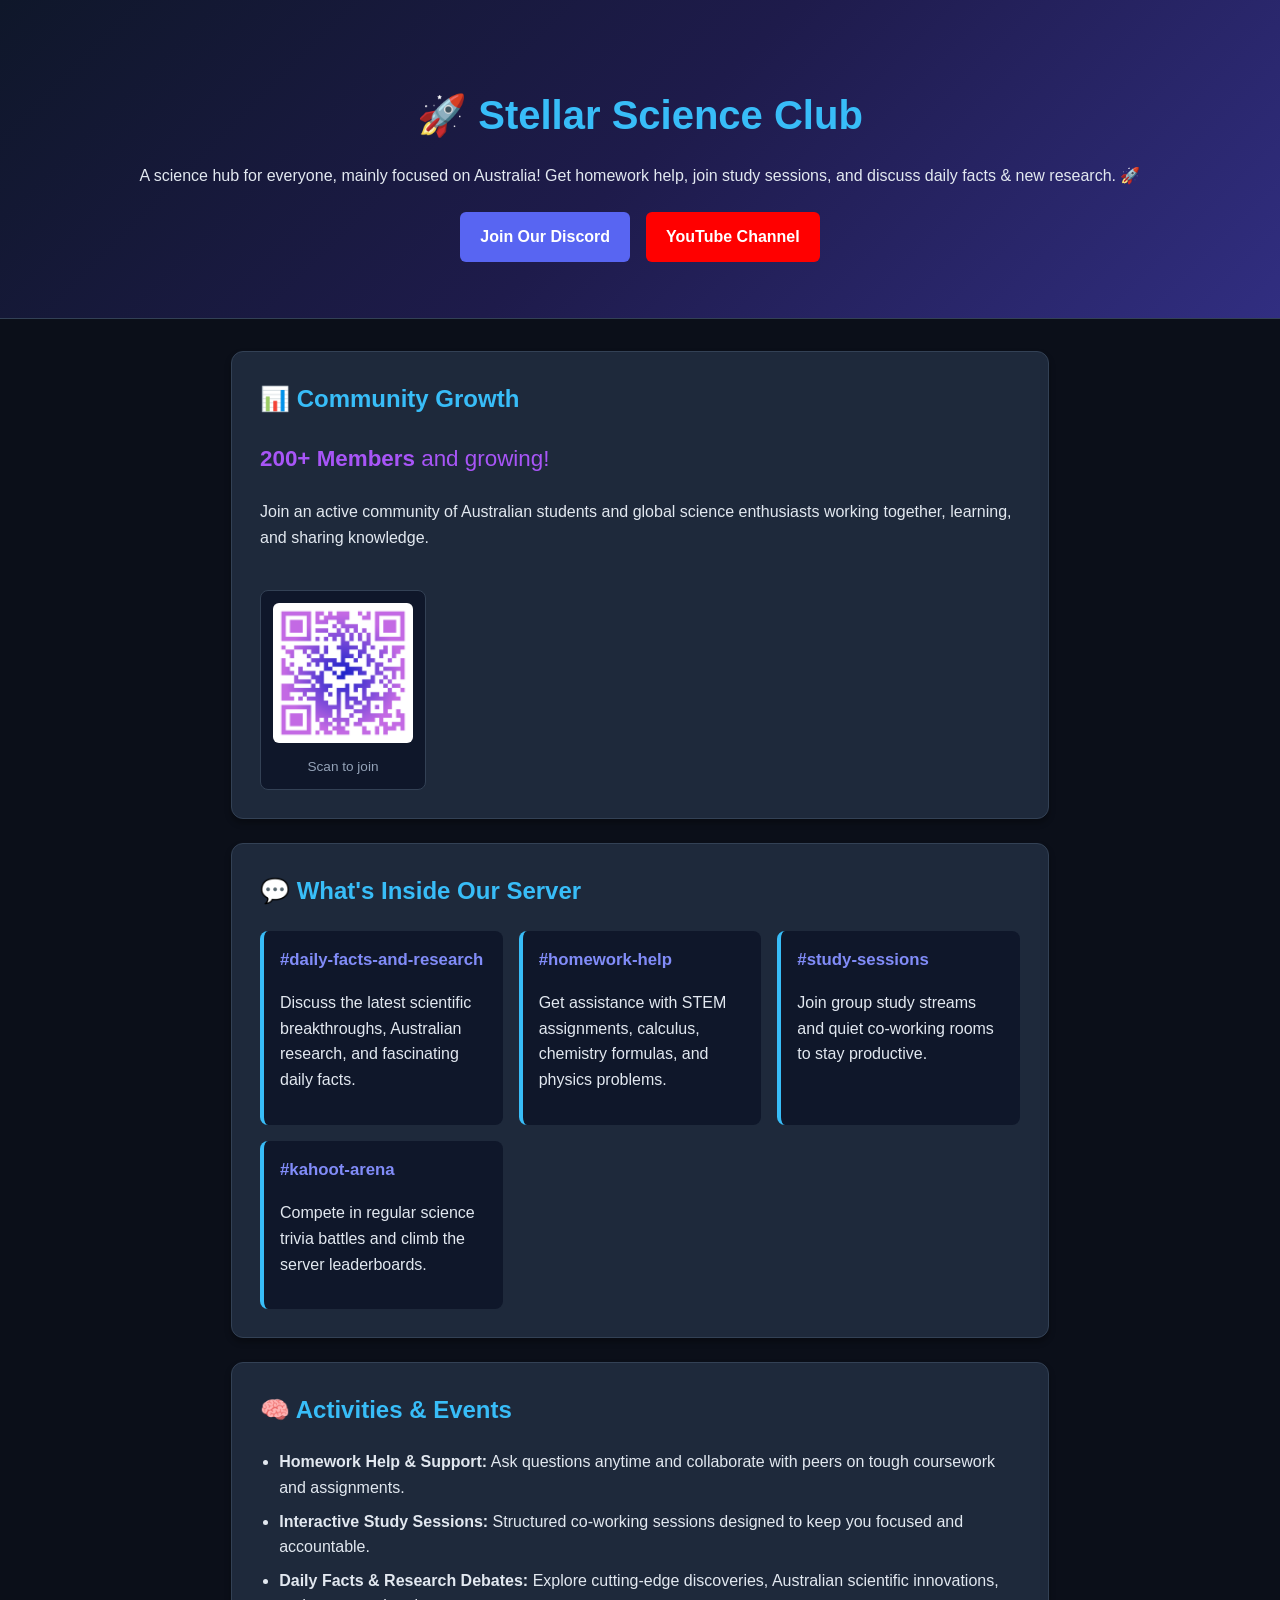
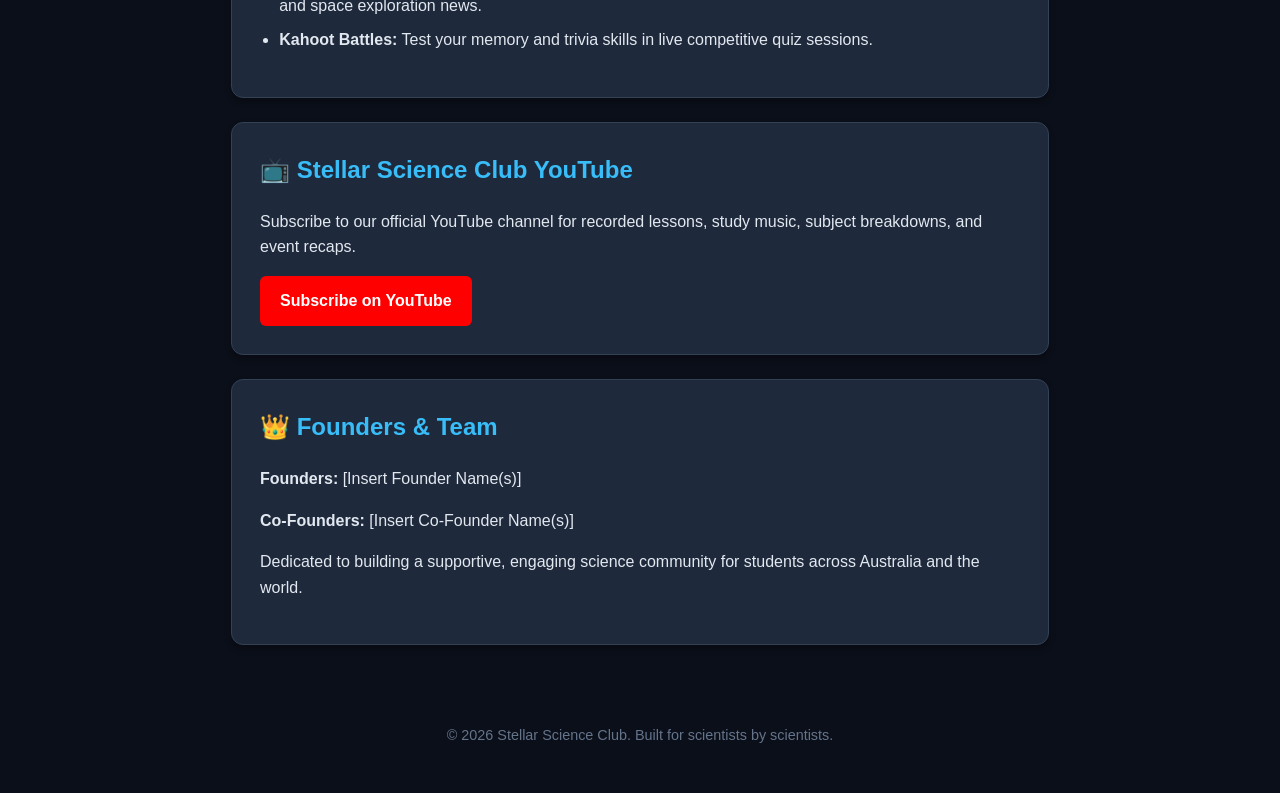
==== index.html @ 067c7f56 "Add files via upload" ====
<!DOCTYPE html>
<html lang="en">
<head>
    <meta charset="UTF-8">
    <meta name="viewport" content="width=device-width, initial-scale=1.0">
    <title>Stellar Science Club</title>
    <link rel="stylesheet" href="style.css">
</head>
<body>

    <header>
        <div class="header-content">
            <h1>🚀 Stellar Science Club</h1>
            <p>A science hub for everyone, mainly focused on Australia! Get homework help, join study sessions, and discuss daily facts & new research. 🚀</p>
            <div class="cta-buttons">
                <a href="https://dsc.gg/stellar-science-club" target="_blank" class="btn discord-btn">Join Our Discord</a>
                <a href="https://www.youtube.com/@StellarScienceClub" target="_blank" class="btn yt-btn">YouTube Channel</a>
            </div>
        </div>
    </header>

    <main>
        <!-- Member Count & Join QR Code -->
        <section class="card flex-card">
            <div class="card-text">
                <h2>📊 Community Growth</h2>
                <p class="stat-highlight"><strong>200+ Members</strong> and growing!</p>
                <p>Join an active community of Australian students and global science enthusiasts working together, learning, and sharing knowledge.</p>
            </div>
            <div class="qr-container">
                <img src="qr-code.png" alt="Stellar Science Club Join QR Code" class="qr-img">
                <p class="qr-caption">Scan to join</p>
            </div>
        </section>

        <!-- Channels Overview -->
        <section class="card">
            <h2>💬 What's Inside Our Server</h2>
            <div class="channels-grid">
                <div class="channel-item">
                    <h3>#daily-facts-and-research</h3>
                    <p>Discuss the latest scientific breakthroughs, Australian research, and fascinating daily facts.</p>
                </div>
                <div class="channel-item">
                    <h3>#homework-help</h3>
                    <p>Get assistance with STEM assignments, calculus, chemistry formulas, and physics problems.</p>
                </div>
                <div class="channel-item">
                    <h3>#study-sessions</h3>
                    <p>Join group study streams and quiet co-working rooms to stay productive.</p>
                </div>
                <div class="channel-item">
                    <h3>#kahoot-arena</h3>
                    <p>Compete in regular science trivia battles and climb the server leaderboards.</p>
                </div>
            </div>
        </section>

        <!-- Activities: Study Sessions & Kahoot -->
        <section class="card">
            <h2>🧠 Activities & Events</h2>
            <ul>
                <li><strong>Homework Help & Support:</strong> Ask questions anytime and collaborate with peers on tough coursework and assignments.</li>
                <li><strong>Interactive Study Sessions:</strong> Structured co-working sessions designed to keep you focused and accountable.</li>
                <li><strong>Daily Facts & Research Debates:</strong> Explore cutting-edge discoveries, Australian scientific innovations, and space exploration news.</li>
                <li><strong>Kahoot Battles:</strong> Test your memory and trivia skills in live competitive quiz sessions.</li>
            </ul>
        </section>

        <!-- YouTube Feature -->
        <section class="card yt-card">
            <h2>📺 Stellar Science Club YouTube</h2>
            <p>Subscribe to our official YouTube channel for recorded lessons, study music, subject breakdowns, and event recaps.</p>
            <a href="https://www.youtube.com/@StellarScienceClub" target="_blank" class="btn yt-btn">Subscribe on YouTube</a>
        </section>

        <!-- Founders & Co-Founders -->
        <section class="card">
            <h2>👑 Founders & Team</h2>
            <div class="team-section">
                <p><strong>Founders:</strong> [Insert Founder Name(s)]</p>
                <p><strong>Co-Founders:</strong> [Insert Co-Founder Name(s)]</p>
                <p class="team-desc">Dedicated to building a supportive, engaging science community for students across Australia and the world.</p>
            </div>
        </section>
    </main>

    <footer>
        <p>© 2026 Stellar Science Club. Built for scientists by scientists.</p>
    </footer>

</body>
</html>
---- style.css ----
* {
    box-sizing: border-box;
}

body {
    font-family: 'Segoe UI', Tahoma, Geneva, Verdana, sans-serif;
    background-color: #0b0f19;
    color: #e2e8f0;
    margin: 0;
    padding: 0;
    line-height: 1.6;
}

header {
    text-align: center;
    padding: 3.5rem 1rem;
    background: linear-gradient(135deg, #0f172a, #1e1b4b, #312e81);
    border-bottom: 1px solid #334155;
}

.header-content h1 {
    font-size: 2.5rem;
    margin-bottom: 0.5rem;
    color: #38bdf8;
}

.cta-buttons {
    margin-top: 1.5rem;
    display: flex;
    justify-content: center;
    gap: 1rem;
    flex-wrap: wrap;
}

main {
    max-width: 850px;
    margin: 2rem auto;
    padding: 0 1rem;
}

.card {
    background: #1e293b;
    padding: 1.75rem;
    margin-bottom: 1.5rem;
    border-radius: 12px;
    border: 1px solid #334155;
    box-shadow: 0 4px 6px rgba(0, 0, 0, 0.3);
}

h2 {
    color: #38bdf8;
    margin-top: 0;
}

.stat-highlight {
    font-size: 1.4rem;
    color: #a855f7;
}

.flex-card {
    display: flex;
    justify-content: space-between;
    align-items: center;
    gap: 1.5rem;
    flex-wrap: wrap;
}

.qr-container {
    text-align: center;
    background: #0f172a;
    padding: 0.75rem;
    border-radius: 8px;
    border: 1px solid #334155;
}

.qr-img {
    width: 140px;
    height: 140px;
    border-radius: 6px;
}

.qr-caption {
    margin: 0.3rem 0 0 0;
    font-size: 0.85rem;
    color: #94a3b8;
}

.channels-grid {
    display: grid;
    grid-template-columns: repeat(auto-fit, minmax(220px, 1fr));
    gap: 1rem;
    margin-top: 1rem;
}

.channel-item {
    background: #0f172a;
    padding: 1rem;
    border-radius: 8px;
    border-left: 4px solid #38bdf8;
}

.channel-item h3 {
    margin-top: 0;
    font-size: 1.05rem;
    color: #818cf8;
}

ul {
    padding-left: 1.2rem;
}

li {
    margin-bottom: 0.5rem;
}

.btn {
    display: inline-block;
    padding: 0.75rem 1.25rem;
    text-decoration: none;
    border-radius: 6px;
    font-weight: bold;
    transition: transform 0.2s, opacity 0.2s;
}

.btn:hover {
    transform: translateY(-2px);
    opacity: 0.9;
}

.discord-btn {
    background-color: #5865F2;
    color: white;
}

.yt-btn {
    background-color: #FF0000;
    color: white;
}

footer {
    text-align: center;
    padding: 2rem 1rem;
    color: #64748b;
    font-size: 0.9rem;
}
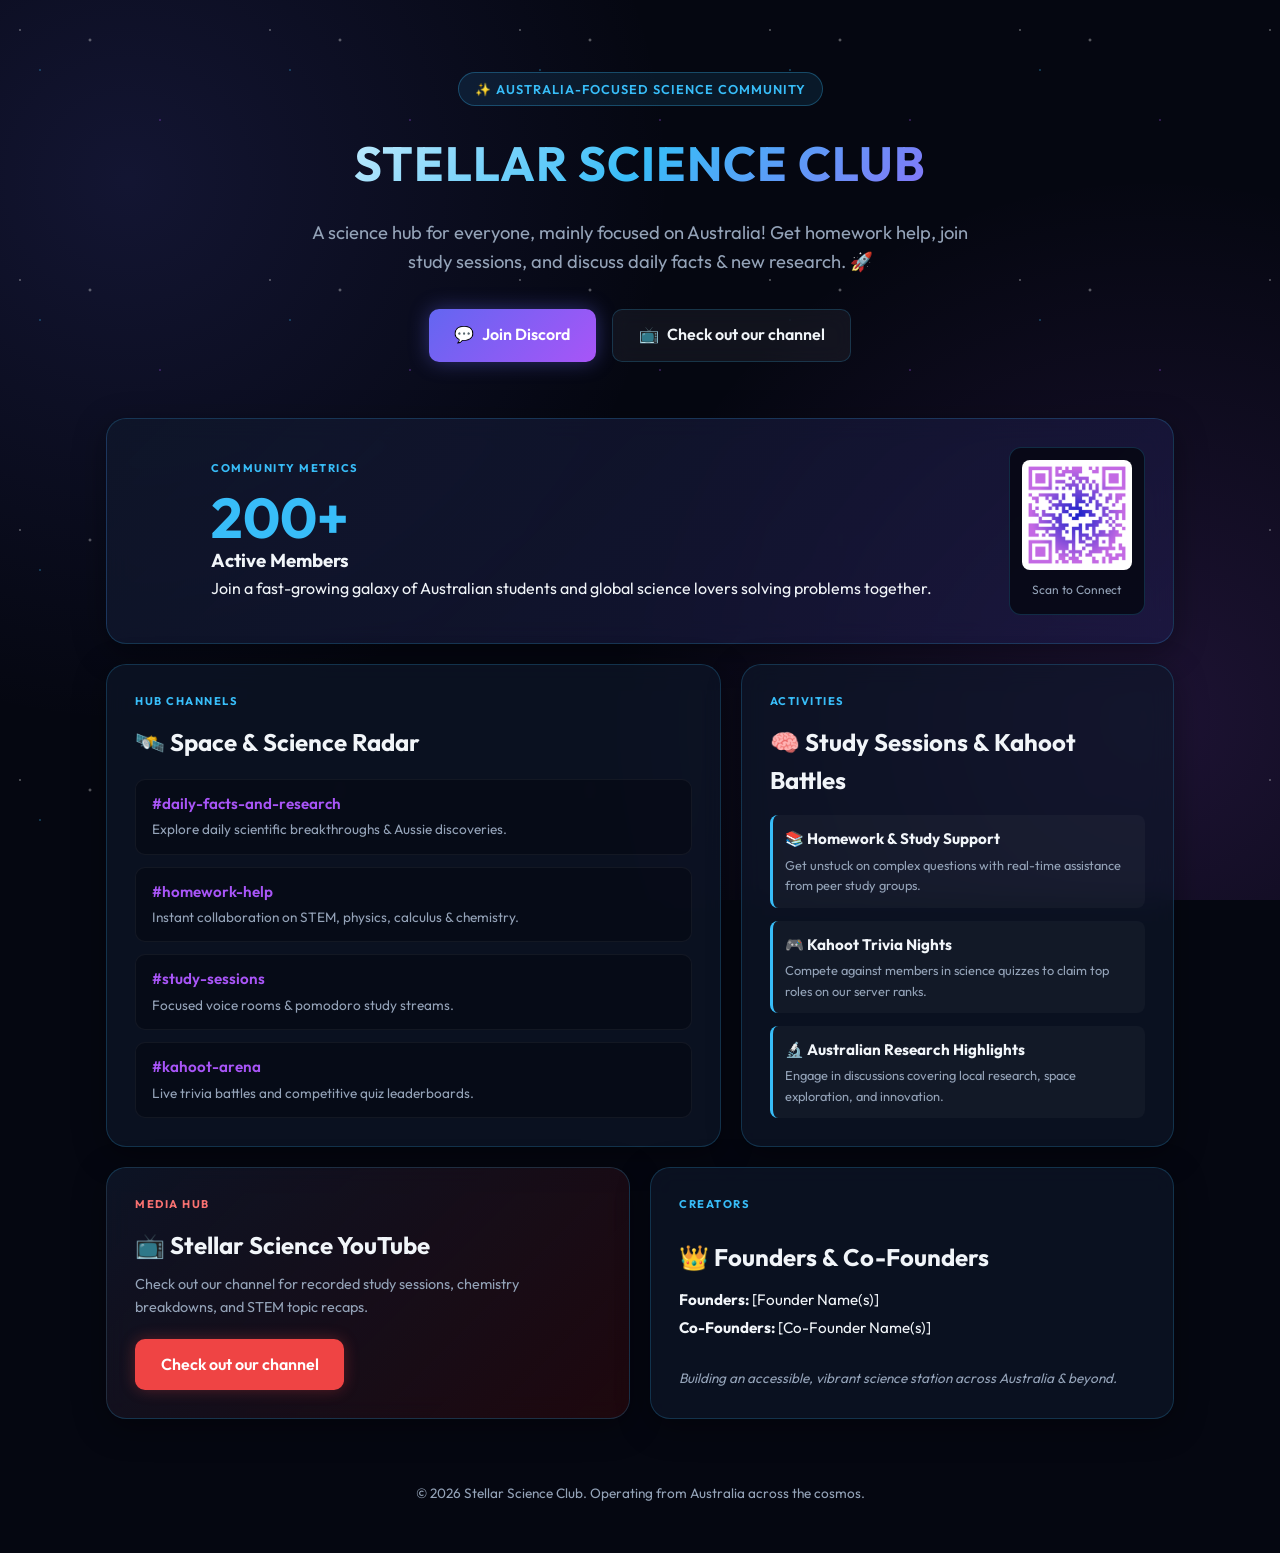
==== commit f282be7c: "Add files via upload" ====
--- a/index.html
+++ b/index.html
@@ -3,90 +3,121 @@
 <head>
     <meta charset="UTF-8">
     <meta name="viewport" content="width=device-width, initial-scale=1.0">
-    <title>Stellar Science Club</title>
+    <title>Stellar Science Club | Cosmic STEM Hub</title>
     <link rel="stylesheet" href="style.css">
+    <link rel="preconnect" href="https://fonts.googleapis.com">
+    <link rel="preconnect" href="https://fonts.gstatic.com" crossorigin>
+    <link href="https://fonts.googleapis.com/css2?family=Outfit:wght@300;400;600;700&display=swap" rel="stylesheet">
 </head>
 <body>
 
-    <header>
-        <div class="header-content">
-            <h1>🚀 Stellar Science Club</h1>
-            <p>A science hub for everyone, mainly focused on Australia! Get homework help, join study sessions, and discuss daily facts & new research. 🚀</p>
-            <div class="cta-buttons">
-                <a href="https://dsc.gg/stellar-science-club" target="_blank" class="btn discord-btn">Join Our Discord</a>
-                <a href="https://www.youtube.com/@StellarScienceClub" target="_blank" class="btn yt-btn">YouTube Channel</a>
+    <!-- Stars Background Overlay -->
+    <div class="stars-bg"></div>
+
+    <header class="hero">
+        <div class="hero-content">
+            <div class="badge">✨ AUSTRALIA-FOCUSED SCIENCE COMMUNITY</div>
+            <h1>STELLAR SCIENCE CLUB</h1>
+            <p class="hero-subtext">
+                A science hub for everyone, mainly focused on Australia! Get homework help, join study sessions, and discuss daily facts & new research. 🚀
+            </p>
+            <div class="hero-actions">
+                <a href="https://dsc.gg/stellar-science-club" target="_blank" class="btn btn-glow">
+                    <span class="btn-icon">💬</span> Join Discord
+                </a>
+                <a href="https://www.youtube.com/@StellarScienceClub" target="_blank" class="btn btn-outline">
+                    <span class="btn-icon">📺</span> Check out our channel
+                </a>
             </div>
         </div>
     </header>
 
-    <main>
-        <!-- Member Count & Join QR Code -->
-        <section class="card flex-card">
-            <div class="card-text">
-                <h2>📊 Community Growth</h2>
-                <p class="stat-highlight"><strong>200+ Members</strong> and growing!</p>
-                <p>Join an active community of Australian students and global science enthusiasts working together, learning, and sharing knowledge.</p>
+    <main class="bento-grid">
+        
+        <!-- Live Stat & QR Hero Bento Box -->
+        <div class="bento-card card-stat">
+            <div class="card-glow"></div>
+            <div class="card-content">
+                <span class="tag">COMMUNITY METRICS</span>
+                <div class="stat-number">200+</div>
+                <h3>Active Members</h3>
+                <p>Join a fast-growing galaxy of Australian students and global science lovers solving problems together.</p>
             </div>
-            <div class="qr-container">
-                <img src="qr-code.png" alt="Stellar Science Club Join QR Code" class="qr-img">
-                <p class="qr-caption">Scan to join</p>
+            <div class="qr-box">
+                <img src="qr-code.png" alt="Join Stellar Science Club QR Code" class="qr-img">
+                <span>Scan to Connect</span>
             </div>
-        </section>
+        </div>
 
-        <!-- Channels Overview -->
-        <section class="card">
-            <h2>💬 What's Inside Our Server</h2>
-            <div class="channels-grid">
-                <div class="channel-item">
-                    <h3>#daily-facts-and-research</h3>
-                    <p>Discuss the latest scientific breakthroughs, Australian research, and fascinating daily facts.</p>
+        <!-- Featured Channels Grid -->
+        <div class="bento-card card-channels">
+            <span class="tag">HUB CHANNELS</span>
+            <h2>🛰️ Space & Science Radar</h2>
+            <div class="channels-list">
+                <div class="channel-pill">
+                    <span class="ch-name">#daily-facts-and-research</span>
+                    <span class="ch-desc">Explore daily scientific breakthroughs & Aussie discoveries.</span>
                 </div>
-                <div class="channel-item">
-                    <h3>#homework-help</h3>
-                    <p>Get assistance with STEM assignments, calculus, chemistry formulas, and physics problems.</p>
+                <div class="channel-pill">
+                    <span class="ch-name">#homework-help</span>
+                    <span class="ch-desc">Instant collaboration on STEM, physics, calculus & chemistry.</span>
                 </div>
-                <div class="channel-item">
-                    <h3>#study-sessions</h3>
-                    <p>Join group study streams and quiet co-working rooms to stay productive.</p>
+                <div class="channel-pill">
+                    <span class="ch-name">#study-sessions</span>
+                    <span class="ch-desc">Focused voice rooms & pomodoro study streams.</span>
                 </div>
-                <div class="channel-item">
-                    <h3>#kahoot-arena</h3>
-                    <p>Compete in regular science trivia battles and climb the server leaderboards.</p>
+                <div class="channel-pill">
+                    <span class="ch-name">#kahoot-arena</span>
+                    <span class="ch-desc">Live trivia battles and competitive quiz leaderboards.</span>
                 </div>
             </div>
-        </section>
+        </div>
 
-        <!-- Activities: Study Sessions & Kahoot -->
-        <section class="card">
-            <h2>🧠 Activities & Events</h2>
-            <ul>
-                <li><strong>Homework Help & Support:</strong> Ask questions anytime and collaborate with peers on tough coursework and assignments.</li>
-                <li><strong>Interactive Study Sessions:</strong> Structured co-working sessions designed to keep you focused and accountable.</li>
-                <li><strong>Daily Facts & Research Debates:</strong> Explore cutting-edge discoveries, Australian scientific innovations, and space exploration news.</li>
-                <li><strong>Kahoot Battles:</strong> Test your memory and trivia skills in live competitive quiz sessions.</li>
-            </ul>
-        </section>
+        <!-- Activities & Events -->
+        <div class="bento-card card-events">
+            <span class="tag">ACTIVITIES</span>
+            <h2>🧠 Study Sessions & Kahoot Battles</h2>
+            <div class="events-grid">
+                <div class="event-box">
+                    <h3>📚 Homework & Study Support</h3>
+                    <p>Get unstuck on complex questions with real-time assistance from peer study groups.</p>
+                </div>
+                <div class="event-box">
+                    <h3>🎮 Kahoot Trivia Nights</h3>
+                    <p>Compete against members in science quizzes to claim top roles on our server ranks.</p>
+                </div>
+                <div class="event-box">
+                    <h3>🔬 Australian Research Highlights</h3>
+                    <p>Engage in discussions covering local research, space exploration, and innovation.</p>
+                </div>
+            </div>
+        </div>
 
-        <!-- YouTube Feature -->
-        <section class="card yt-card">
-            <h2>📺 Stellar Science Club YouTube</h2>
-            <p>Subscribe to our official YouTube channel for recorded lessons, study music, subject breakdowns, and event recaps.</p>
-            <a href="https://www.youtube.com/@StellarScienceClub" target="_blank" class="btn yt-btn">Subscribe on YouTube</a>
-        </section>
+        <!-- YouTube Channel Card -->
+        <div class="bento-card card-youtube">
+            <div class="card-content">
+                <span class="tag tag-red">MEDIA HUB</span>
+                <h2>📺 Stellar Science YouTube</h2>
+                <p>Check out our channel for recorded study sessions, chemistry breakdowns, and STEM topic recaps.</p>
+                <a href="https://www.youtube.com/@StellarScienceClub" target="_blank" class="btn btn-red">Check out our channel</a>
+            </div>
+        </div>
 
-        <!-- Founders & Co-Founders -->
-        <section class="card">
-            <h2>👑 Founders & Team</h2>
-            <div class="team-section">
-                <p><strong>Founders:</strong> [Insert Founder Name(s)]</p>
-                <p><strong>Co-Founders:</strong> [Insert Co-Founder Name(s)]</p>
-                <p class="team-desc">Dedicated to building a supportive, engaging science community for students across Australia and the world.</p>
+        <!-- Leadership / Team Card -->
+        <div class="bento-card card-team">
+            <span class="tag">CREATORS</span>
+            <h2>👑 Founders & Co-Founders</h2>
+            <div class="team-info">
+                <p><strong>Founders:</strong> [Founder Name(s)]</p>
+                <p><strong>Co-Founders:</strong> [Co-Founder Name(s)]</p>
             </div>
-        </section>
+            <p class="team-motto">Building an accessible, vibrant science station across Australia & beyond.</p>
+        </div>
+
     </main>
 
     <footer>
-        <p>© 2026 Stellar Science Club. Built for scientists by scientists.</p>
+        <p>© 2026 Stellar Science Club. Operating from Australia across the cosmos.</p>
     </footer>
 
 </body>
--- a/style.css
+++ b/style.css
@@ -1,145 +1,336 @@
+:root {
+    --bg-dark: #050711;
+    --card-bg: rgba(15, 23, 42, 0.65);
+    --card-border: rgba(56, 189, 248, 0.2);
+    --accent-blue: #38bdf8;
+    --accent-purple: #a855f7;
+    --accent-indigo: #6366f1;
+    --text-main: #f1f5f9;
+    --text-sub: #94a3b8;
+}
+
 * {
     box-sizing: border-box;
-}
-
-body {
-    font-family: 'Segoe UI', Tahoma, Geneva, Verdana, sans-serif;
-    background-color: #0b0f19;
-    color: #e2e8f0;
     margin: 0;
     padding: 0;
+}
+
+body {
+    font-family: 'Outfit', -apple-system, BlinkMacSystemFont, sans-serif;
+    background-color: var(--bg-dark);
+    color: var(--text-main);
     line-height: 1.6;
-}
-
-header {
+    overflow-x: hidden;
+    position: relative;
+    background-image: 
+        radial-gradient(circle at 10% 20%, rgba(99, 102, 241, 0.15) 0%, transparent 40%),
+        radial-gradient(circle at 90% 80%, rgba(168, 85, 247, 0.15) 0%, transparent 40%);
+    background-attachment: fixed;
+}
+
+/* Cosmic Background Particles Effect */
+.stars-bg {
+    position: fixed;
+    top: 0;
+    left: 0;
+    width: 100vw;
+    height: 100vh;
+    pointer-events: none;
+    background-image: 
+        radial-gradient(1.5px 1.5px at 20px 30px, #ffffff, rgba(0,0,0,0)),
+        radial-gradient(1.5px 1.5px at 40px 70px, #38bdf8, rgba(0,0,0,0)),
+        radial-gradient(2px 2px at 90px 40px, #ffffff, rgba(0,0,0,0)),
+        radial-gradient(1.5px 1.5px at 160px 120px, #a855f7, rgba(0,0,0,0));
+    background-size: 250px 250px;
+    opacity: 0.5;
+    z-index: 0;
+}
+
+/* Hero Section */
+.hero {
+    position: relative;
+    z-index: 1;
     text-align: center;
-    padding: 3.5rem 1rem;
-    background: linear-gradient(135deg, #0f172a, #1e1b4b, #312e81);
-    border-bottom: 1px solid #334155;
-}
-
-.header-content h1 {
-    font-size: 2.5rem;
-    margin-bottom: 0.5rem;
-    color: #38bdf8;
-}
-
-.cta-buttons {
-    margin-top: 1.5rem;
+    padding: 4.5rem 1.5rem 2.5rem;
+    max-width: 900px;
+    margin: 0 auto;
+}
+
+.badge {
+    display: inline-block;
+    padding: 0.35rem 1rem;
+    border-radius: 50px;
+    background: rgba(56, 189, 248, 0.1);
+    border: 1px solid rgba(56, 189, 248, 0.3);
+    color: var(--accent-blue);
+    font-size: 0.8rem;
+    font-weight: 600;
+    letter-spacing: 1px;
+    margin-bottom: 1.2rem;
+}
+
+.hero h1 {
+    font-size: 3rem;
+    font-weight: 700;
+    letter-spacing: 1px;
+    background: linear-gradient(135deg, #ffffff 0%, #38bdf8 50%, #a855f7 100%);
+    -webkit-background-clip: text;
+    -webkit-text-fill-color: transparent;
+    margin-bottom: 1rem;
+}
+
+.hero-subtext {
+    font-size: 1.15rem;
+    color: var(--text-sub);
+    max-width: 680px;
+    margin: 0 auto 2rem;
+}
+
+.hero-actions {
     display: flex;
     justify-content: center;
     gap: 1rem;
     flex-wrap: wrap;
 }
 
-main {
-    max-width: 850px;
-    margin: 2rem auto;
-    padding: 0 1rem;
-}
-
-.card {
-    background: #1e293b;
+/* Buttons */
+.btn {
+    display: inline-flex;
+    align-items: center;
+    gap: 0.5rem;
+    padding: 0.8rem 1.6rem;
+    border-radius: 10px;
+    font-weight: 600;
+    text-decoration: none;
+    transition: all 0.25s ease;
+}
+
+.btn-glow {
+    background: linear-gradient(135deg, var(--accent-indigo), var(--accent-purple));
+    color: #fff;
+    box-shadow: 0 0 20px rgba(99, 102, 241, 0.4);
+}
+
+.btn-glow:hover {
+    transform: translateY(-2px);
+    box-shadow: 0 0 30px rgba(168, 85, 247, 0.6);
+}
+
+.btn-outline {
+    background: rgba(255, 255, 255, 0.05);
+    border: 1px solid var(--card-border);
+    color: var(--text-main);
+    backdrop-filter: blur(10px);
+}
+
+.btn-outline:hover {
+    background: rgba(255, 255, 255, 0.1);
+    border-color: var(--accent-blue);
+    transform: translateY(-2px);
+}
+
+.btn-red {
+    background: #ef4444;
+    color: #fff;
+    box-shadow: 0 0 15px rgba(239, 68, 68, 0.3);
+}
+
+.btn-red:hover {
+    background: #dc2626;
+    transform: translateY(-2px);
+}
+
+/* Bento Grid Layout */
+.bento-grid {
+    position: relative;
+    z-index: 1;
+    max-width: 1100px;
+    margin: 0 auto;
+    padding: 1rem;
+    display: grid;
+    grid-template-columns: repeat(12, 1fr);
+    gap: 1.25rem;
+}
+
+.bento-card {
+    background: var(--card-bg);
+    border: 1px solid var(--card-border);
+    border-radius: 20px;
     padding: 1.75rem;
-    margin-bottom: 1.5rem;
+    backdrop-filter: blur(12px);
+    -webkit-backdrop-filter: blur(12px);
+    box-shadow: 0 8px 32px 0 rgba(0, 0, 0, 0.37);
+    transition: border 0.3s ease;
+    display: flex;
+    flex-direction: column;
+    justify-content: space-between;
+}
+
+.bento-card:hover {
+    border-color: rgba(56, 189, 248, 0.5);
+}
+
+.tag {
+    font-size: 0.7rem;
+    font-weight: 700;
+    letter-spacing: 1.5px;
+    color: var(--accent-blue);
+    margin-bottom: 0.75rem;
+    display: block;
+}
+
+.tag-red {
+    color: #f87171;
+}
+
+/* Specific Card Layouts */
+.card-stat {
+    grid-column: span 12;
+    display: flex;
+    flex-direction: row;
+    align-items: center;
+    justify-content: space-between;
+    flex-wrap: wrap;
+    gap: 1.5rem;
+    background: linear-gradient(135deg, rgba(15, 23, 42, 0.8), rgba(30, 27, 75, 0.6));
+}
+
+.stat-number {
+    font-size: 3.5rem;
+    font-weight: 700;
+    color: var(--accent-blue);
+    line-height: 1;
+}
+
+.qr-box {
+    background: rgba(5, 7, 17, 0.8);
+    border: 1px solid var(--card-border);
+    padding: 0.75rem;
     border-radius: 12px;
-    border: 1px solid #334155;
-    box-shadow: 0 4px 6px rgba(0, 0, 0, 0.3);
-}
-
-h2 {
-    color: #38bdf8;
-    margin-top: 0;
-}
-
-.stat-highlight {
-    font-size: 1.4rem;
-    color: #a855f7;
-}
-
-.flex-card {
-    display: flex;
-    justify-content: space-between;
-    align-items: center;
-    gap: 1.5rem;
-    flex-wrap: wrap;
-}
-
-.qr-container {
     text-align: center;
-    background: #0f172a;
+}
+
+.qr-img {
+    width: 110px;
+    height: 110px;
+    border-radius: 8px;
+    display: block;
+    margin-bottom: 0.4rem;
+}
+
+.qr-box span {
+    font-size: 0.75rem;
+    color: var(--text-sub);
+}
+
+.card-channels {
+    grid-column: span 7;
+}
+
+.channels-list {
+    display: flex;
+    flex-direction: column;
+    gap: 0.75rem;
+    margin-top: 1rem;
+}
+
+.channel-pill {
+    background: rgba(5, 7, 17, 0.5);
+    border: 1px solid rgba(255, 255, 255, 0.05);
+    padding: 0.75rem 1rem;
+    border-radius: 10px;
+}
+
+.ch-name {
+    display: block;
+    font-weight: 600;
+    color: var(--accent-purple);
+    font-size: 0.95rem;
+}
+
+.ch-desc {
+    font-size: 0.85rem;
+    color: var(--text-sub);
+}
+
+.card-events {
+    grid-column: span 5;
+}
+
+.events-grid {
+    display: flex;
+    flex-direction: column;
+    gap: 0.8rem;
+    margin-top: 1rem;
+}
+
+.event-box {
+    background: rgba(255, 255, 255, 0.03);
     padding: 0.75rem;
     border-radius: 8px;
-    border: 1px solid #334155;
-}
-
-.qr-img {
-    width: 140px;
-    height: 140px;
-    border-radius: 6px;
-}
-
-.qr-caption {
-    margin: 0.3rem 0 0 0;
+    border-left: 3px solid var(--accent-blue);
+}
+
+.event-box h3 {
+    font-size: 0.95rem;
+    margin-bottom: 0.2rem;
+}
+
+.event-box p {
+    font-size: 0.8rem;
+    color: var(--text-sub);
+}
+
+.card-youtube {
+    grid-column: span 6;
+    background: linear-gradient(135deg, rgba(15, 23, 42, 0.8), rgba(69, 10, 10, 0.4));
+}
+
+.card-youtube h2 {
+    margin-bottom: 0.5rem;
+}
+
+.card-youtube p {
+    color: var(--text-sub);
+    margin-bottom: 1.25rem;
+    font-size: 0.9rem;
+}
+
+.card-team {
+    grid-column: span 6;
+}
+
+.team-info p {
+    font-size: 0.95rem;
+    margin-bottom: 0.25rem;
+}
+
+.team-motto {
     font-size: 0.85rem;
-    color: #94a3b8;
-}
-
-.channels-grid {
-    display: grid;
-    grid-template-columns: repeat(auto-fit, minmax(220px, 1fr));
-    gap: 1rem;
-    margin-top: 1rem;
-}
-
-.channel-item {
-    background: #0f172a;
-    padding: 1rem;
-    border-radius: 8px;
-    border-left: 4px solid #38bdf8;
-}
-
-.channel-item h3 {
-    margin-top: 0;
-    font-size: 1.05rem;
-    color: #818cf8;
-}
-
-ul {
-    padding-left: 1.2rem;
-}
-
-li {
-    margin-bottom: 0.5rem;
-}
-
-.btn {
-    display: inline-block;
-    padding: 0.75rem 1.25rem;
-    text-decoration: none;
-    border-radius: 6px;
-    font-weight: bold;
-    transition: transform 0.2s, opacity 0.2s;
-}
-
-.btn:hover {
-    transform: translateY(-2px);
-    opacity: 0.9;
-}
-
-.discord-btn {
-    background-color: #5865F2;
-    color: white;
-}
-
-.yt-btn {
-    background-color: #FF0000;
-    color: white;
-}
-
+    color: var(--text-sub);
+    margin-top: 0.75rem;
+    font-style: italic;
+}
+
+/* Footer */
 footer {
     text-align: center;
-    padding: 2rem 1rem;
-    color: #64748b;
-    font-size: 0.9rem;
+    padding: 3rem 1rem;
+    color: var(--text-sub);
+    font-size: 0.85rem;
+    position: relative;
+    z-index: 1;
+}
+
+/* Mobile Responsive */
+@media (max-width: 850px) {
+    .card-stat, .card-channels, .card-events, .card-youtube, .card-team {
+        grid-column: span 12;
+    }
+    .hero h1 {
+        font-size: 2.2rem;
+    }
+    .stat-number {
+        font-size: 2.8rem;
+    }
 }
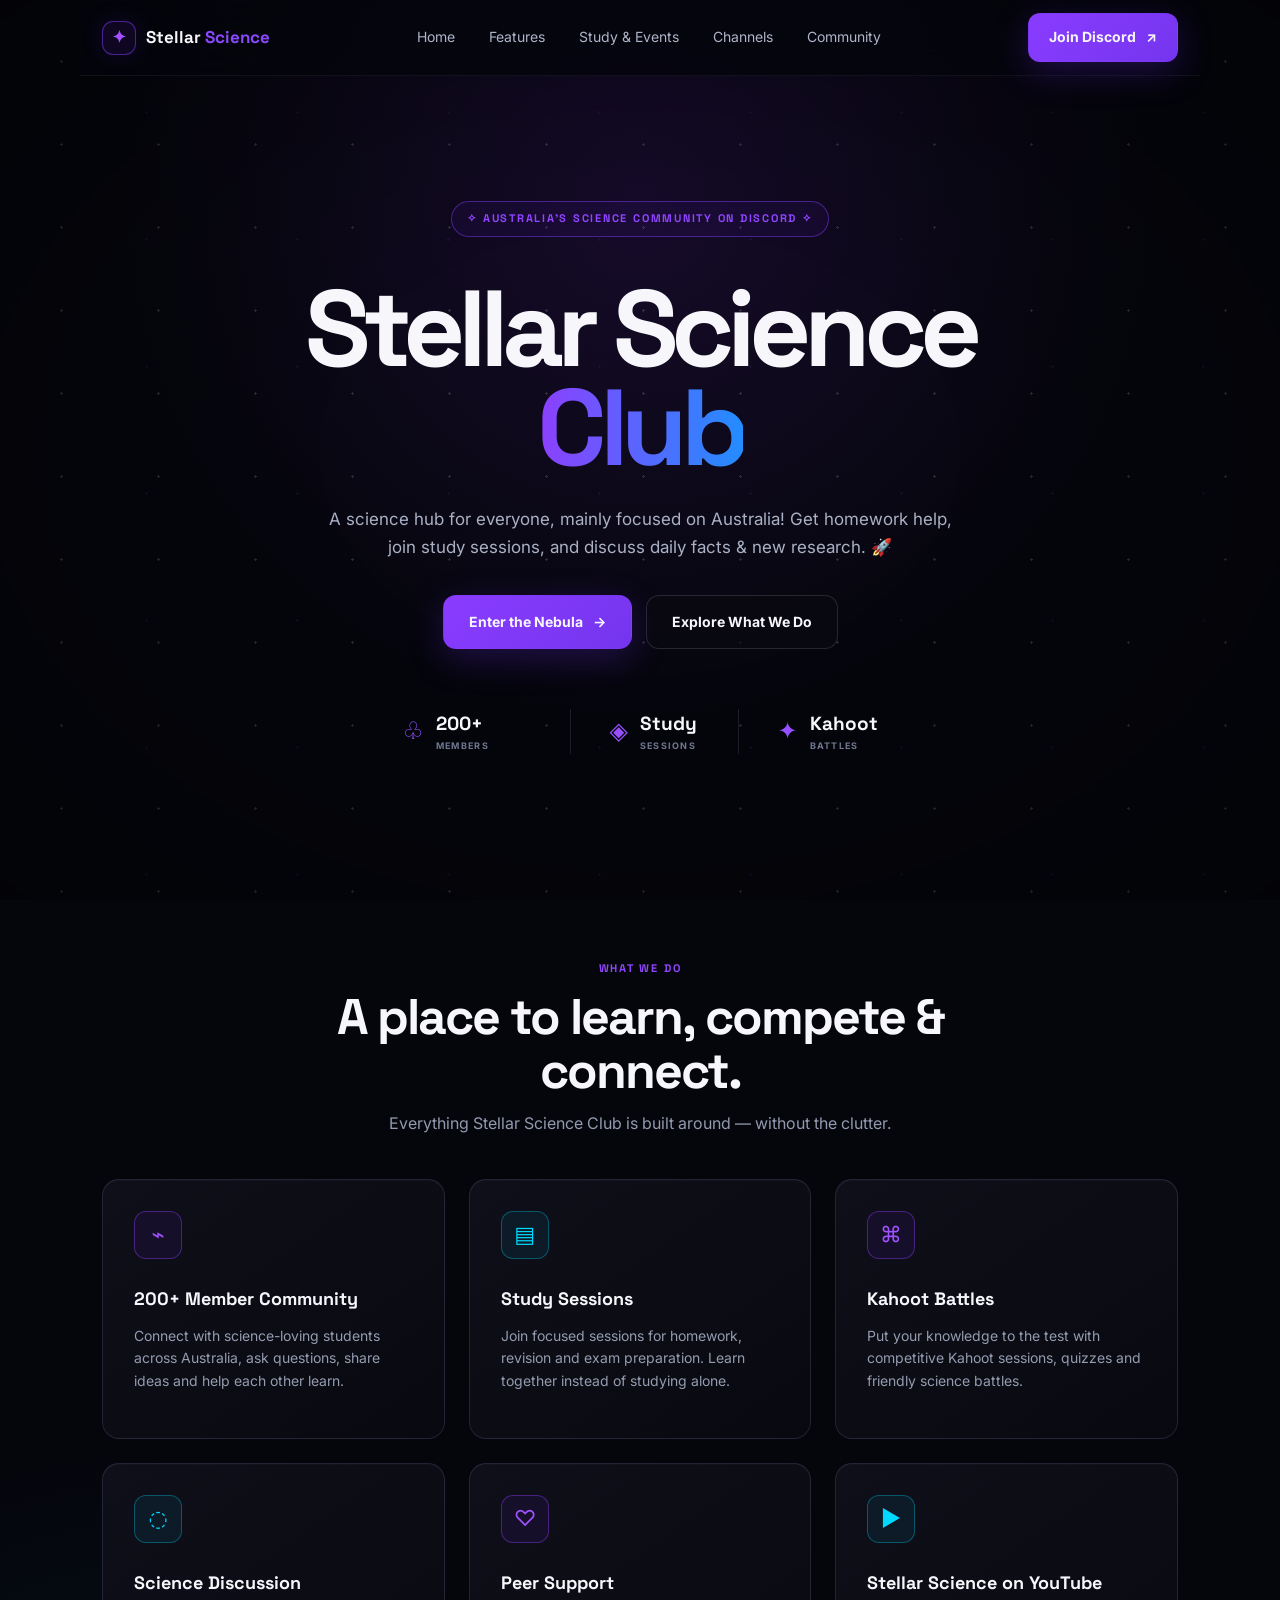
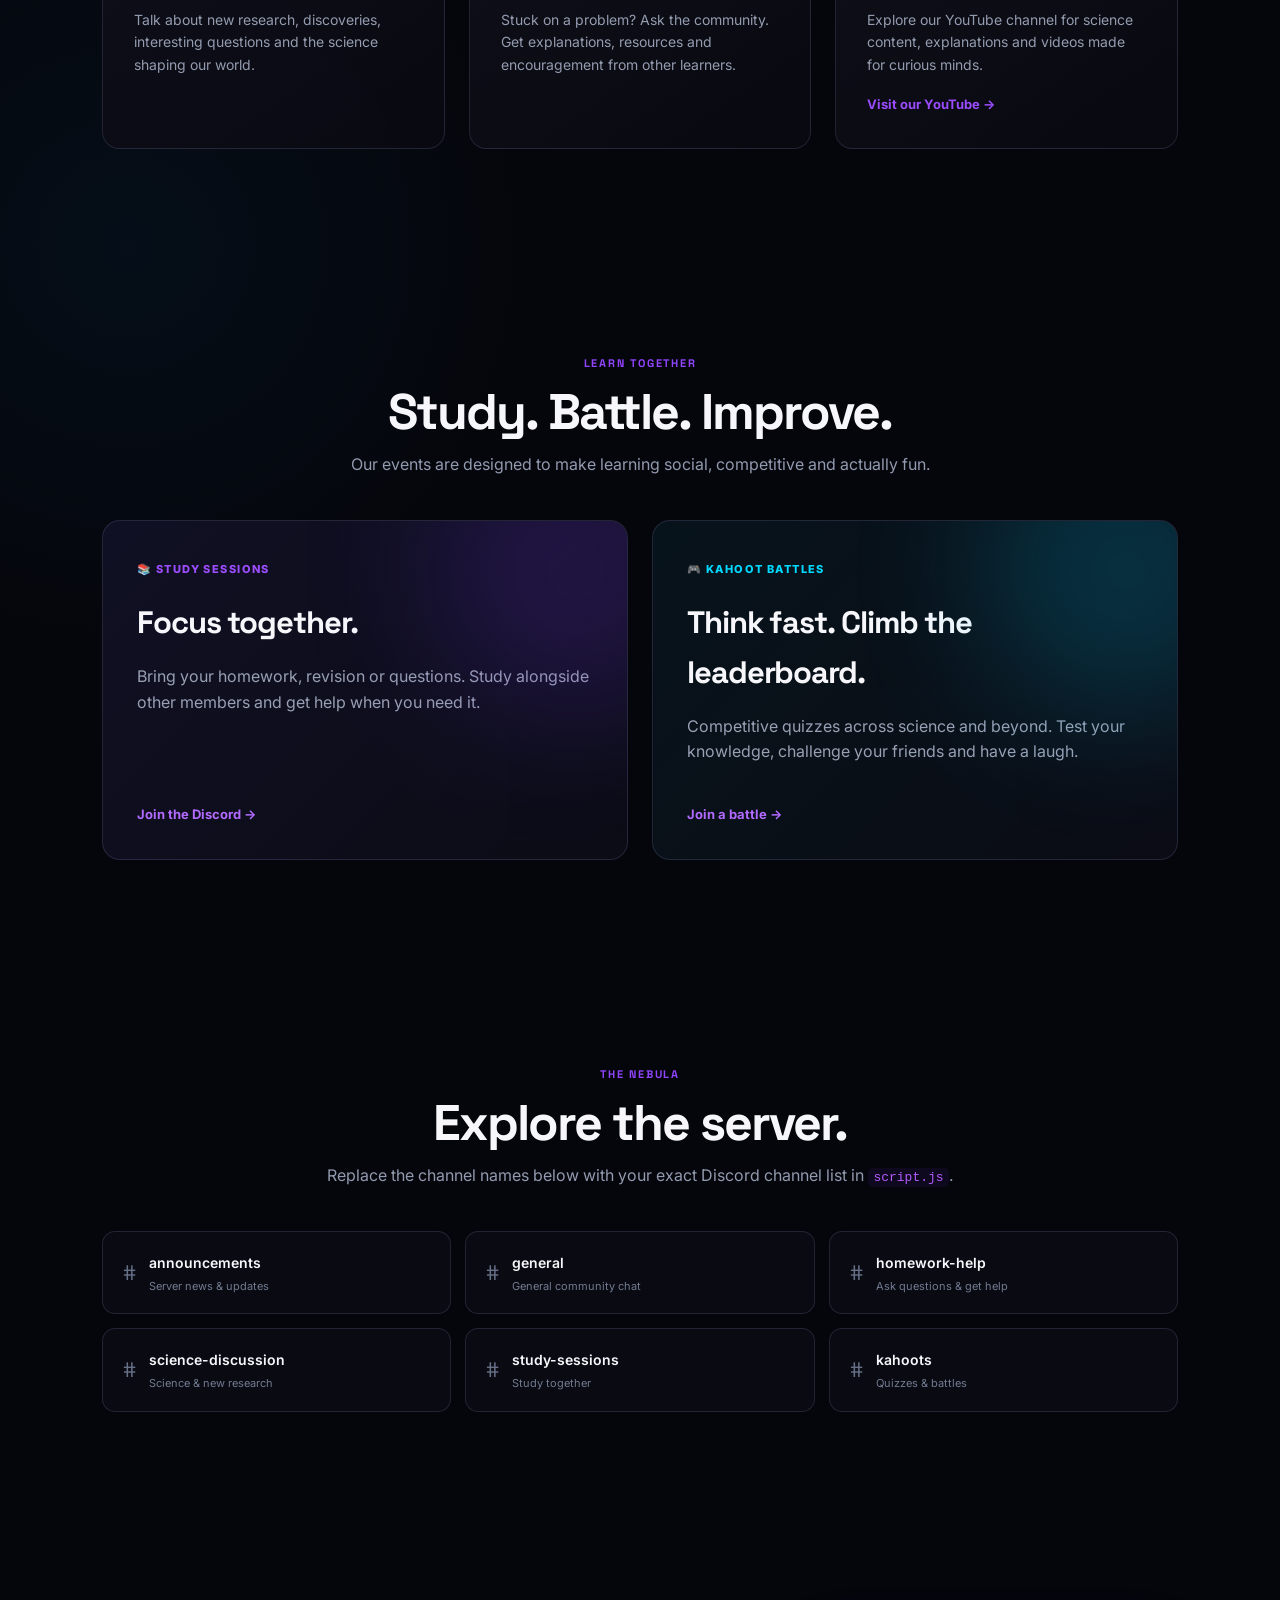
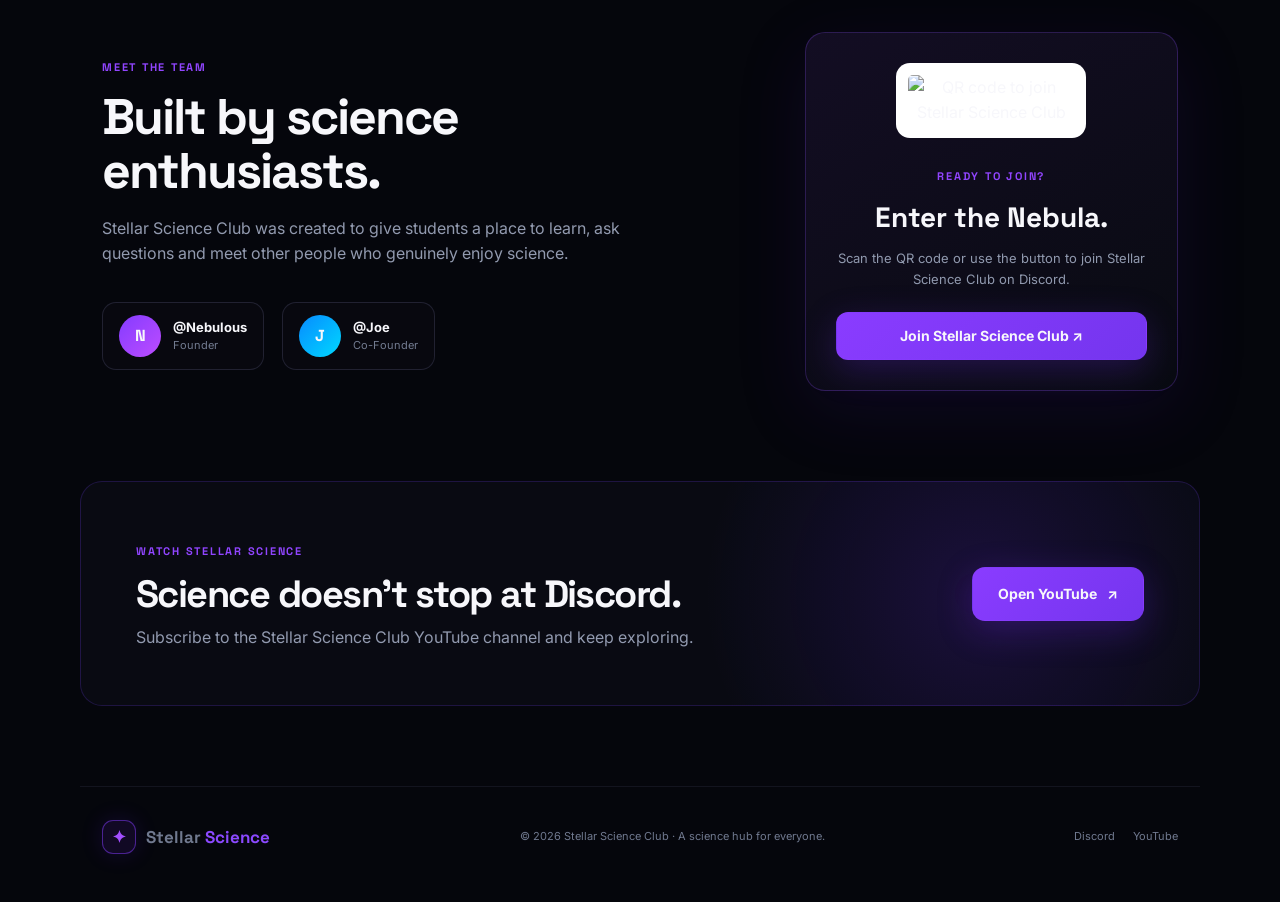
==== commit 5dd0b37b: "Add files via upload" ====
--- a/index.html
+++ b/index.html
@@ -1,124 +1,209 @@
-<!DOCTYPE html>
-<html lang="en">
-<head>
-    <meta charset="UTF-8">
-    <meta name="viewport" content="width=device-width, initial-scale=1.0">
-    <title>Stellar Science Club | Cosmic STEM Hub</title>
-    <link rel="stylesheet" href="style.css">
-    <link rel="preconnect" href="https://fonts.googleapis.com">
-    <link rel="preconnect" href="https://fonts.gstatic.com" crossorigin>
-    <link href="https://fonts.googleapis.com/css2?family=Outfit:wght@300;400;600;700&display=swap" rel="stylesheet">
-</head>
-<body>
-
-    <!-- Stars Background Overlay -->
-    <div class="stars-bg"></div>
-
-    <header class="hero">
-        <div class="hero-content">
-            <div class="badge">✨ AUSTRALIA-FOCUSED SCIENCE COMMUNITY</div>
-            <h1>STELLAR SCIENCE CLUB</h1>
-            <p class="hero-subtext">
-                A science hub for everyone, mainly focused on Australia! Get homework help, join study sessions, and discuss daily facts & new research. 🚀
-            </p>
-            <div class="hero-actions">
-                <a href="https://dsc.gg/stellar-science-club" target="_blank" class="btn btn-glow">
-                    <span class="btn-icon">💬</span> Join Discord
-                </a>
-                <a href="https://www.youtube.com/@StellarScienceClub" target="_blank" class="btn btn-outline">
-                    <span class="btn-icon">📺</span> Check out our channel
-                </a>
-            </div>
-        </div>
-    </header>
-
-    <main class="bento-grid">
-        
-        <!-- Live Stat & QR Hero Bento Box -->
-        <div class="bento-card card-stat">
-            <div class="card-glow"></div>
-            <div class="card-content">
-                <span class="tag">COMMUNITY METRICS</span>
-                <div class="stat-number">200+</div>
-                <h3>Active Members</h3>
-                <p>Join a fast-growing galaxy of Australian students and global science lovers solving problems together.</p>
-            </div>
-            <div class="qr-box">
-                <img src="qr-code.png" alt="Join Stellar Science Club QR Code" class="qr-img">
-                <span>Scan to Connect</span>
-            </div>
-        </div>
-
-        <!-- Featured Channels Grid -->
-        <div class="bento-card card-channels">
-            <span class="tag">HUB CHANNELS</span>
-            <h2>🛰️ Space & Science Radar</h2>
-            <div class="channels-list">
-                <div class="channel-pill">
-                    <span class="ch-name">#daily-facts-and-research</span>
-                    <span class="ch-desc">Explore daily scientific breakthroughs & Aussie discoveries.</span>
-                </div>
-                <div class="channel-pill">
-                    <span class="ch-name">#homework-help</span>
-                    <span class="ch-desc">Instant collaboration on STEM, physics, calculus & chemistry.</span>
-                </div>
-                <div class="channel-pill">
-                    <span class="ch-name">#study-sessions</span>
-                    <span class="ch-desc">Focused voice rooms & pomodoro study streams.</span>
-                </div>
-                <div class="channel-pill">
-                    <span class="ch-name">#kahoot-arena</span>
-                    <span class="ch-desc">Live trivia battles and competitive quiz leaderboards.</span>
-                </div>
-            </div>
-        </div>
-
-        <!-- Activities & Events -->
-        <div class="bento-card card-events">
-            <span class="tag">ACTIVITIES</span>
-            <h2>🧠 Study Sessions & Kahoot Battles</h2>
-            <div class="events-grid">
-                <div class="event-box">
-                    <h3>📚 Homework & Study Support</h3>
-                    <p>Get unstuck on complex questions with real-time assistance from peer study groups.</p>
-                </div>
-                <div class="event-box">
-                    <h3>🎮 Kahoot Trivia Nights</h3>
-                    <p>Compete against members in science quizzes to claim top roles on our server ranks.</p>
-                </div>
-                <div class="event-box">
-                    <h3>🔬 Australian Research Highlights</h3>
-                    <p>Engage in discussions covering local research, space exploration, and innovation.</p>
-                </div>
-            </div>
-        </div>
-
-        <!-- YouTube Channel Card -->
-        <div class="bento-card card-youtube">
-            <div class="card-content">
-                <span class="tag tag-red">MEDIA HUB</span>
-                <h2>📺 Stellar Science YouTube</h2>
-                <p>Check out our channel for recorded study sessions, chemistry breakdowns, and STEM topic recaps.</p>
-                <a href="https://www.youtube.com/@StellarScienceClub" target="_blank" class="btn btn-red">Check out our channel</a>
-            </div>
-        </div>
-
-        <!-- Leadership / Team Card -->
-        <div class="bento-card card-team">
-            <span class="tag">CREATORS</span>
-            <h2>👑 Founders & Co-Founders</h2>
-            <div class="team-info">
-                <p><strong>Founders:</strong> [Founder Name(s)]</p>
-                <p><strong>Co-Founders:</strong> [Co-Founder Name(s)]</p>
-            </div>
-            <p class="team-motto">Building an accessible, vibrant science station across Australia & beyond.</p>
-        </div>
-
-    </main>
-
-    <footer>
-        <p>© 2026 Stellar Science Club. Operating from Australia across the cosmos.</p>
-    </footer>
-
-</body>
-</html>+<!DOCTYPE html>
+<html lang="en">
+<head>
+  <meta charset="UTF-8">
+  <meta name="viewport" content="width=device-width, initial-scale=1.0">
+  <meta name="description" content="Stellar Science Club — an Australian-focused science community on Discord for homework help, study sessions, Kahoot battles, research and discussion.">
+  <title>Stellar Science Club</title>
+  <link rel="stylesheet" href="styles.css">
+</head>
+<body>
+  <div class="stars"></div>
+
+  <header class="nav">
+    <a class="brand" href="#home" aria-label="Stellar Science Club home">
+      <span class="brand-icon">✦</span>
+      <span>Stellar <b>Science</b></span>
+    </a>
+
+    <nav class="nav-links">
+      <a href="#home">Home</a>
+      <a href="#features">Features</a>
+      <a href="#events">Study & Events</a>
+      <a href="#channels">Channels</a>
+      <a href="#community">Community</a>
+    </nav>
+
+    <a class="btn btn-primary nav-cta" href="https://dsc.gg/stellar-science-club" target="_blank" rel="noopener">
+      Join Discord <span>↗</span>
+    </a>
+  </header>
+
+  <main>
+    <section id="home" class="hero section">
+      <div class="eyebrow">✧ AUSTRALIA'S SCIENCE COMMUNITY ON DISCORD ✧</div>
+      <h1>Stellar Science<br><span>Club</span></h1>
+      <p class="hero-copy">
+        A science hub for everyone, mainly focused on Australia! Get homework help,
+        join study sessions, and discuss daily facts &amp; new research. 🚀
+      </p>
+
+      <div class="hero-actions">
+        <a class="btn btn-primary btn-large" href="https://dsc.gg/stellar-science-club" target="_blank" rel="noopener">
+          Enter the Nebula <span>→</span>
+        </a>
+        <a class="btn btn-ghost btn-large" href="#features">Explore What We Do</a>
+      </div>
+
+      <div class="stats">
+        <div class="stat">
+          <span class="stat-icon">♧</span>
+          <div><strong>200+</strong><small>MEMBERS</small></div>
+        </div>
+        <div class="stat">
+          <span class="stat-icon">◈</span>
+          <div><strong>Study</strong><small>SESSIONS</small></div>
+        </div>
+        <div class="stat">
+          <span class="stat-icon">✦</span>
+          <div><strong>Kahoot</strong><small>BATTLES</small></div>
+        </div>
+      </div>
+    </section>
+
+    <section id="features" class="section content-section">
+      <div class="section-heading">
+        <span class="section-kicker">WHAT WE DO</span>
+        <h2>A place to learn, compete &amp; connect.</h2>
+        <p>Everything Stellar Science Club is built around — without the clutter.</p>
+      </div>
+
+      <div class="feature-grid">
+        <article class="card">
+          <div class="card-icon purple">⌁</div>
+          <h3>200+ Member Community</h3>
+          <p>Connect with science-loving students across Australia, ask questions, share ideas and help each other learn.</p>
+        </article>
+
+        <article class="card">
+          <div class="card-icon cyan">▤</div>
+          <h3>Study Sessions</h3>
+          <p>Join focused sessions for homework, revision and exam preparation. Learn together instead of studying alone.</p>
+        </article>
+
+        <article class="card">
+          <div class="card-icon purple">⌘</div>
+          <h3>Kahoot Battles</h3>
+          <p>Put your knowledge to the test with competitive Kahoot sessions, quizzes and friendly science battles.</p>
+        </article>
+
+        <article class="card">
+          <div class="card-icon cyan">◌</div>
+          <h3>Science Discussion</h3>
+          <p>Talk about new research, discoveries, interesting questions and the science shaping our world.</p>
+        </article>
+
+        <article class="card">
+          <div class="card-icon purple">♡</div>
+          <h3>Peer Support</h3>
+          <p>Stuck on a problem? Ask the community. Get explanations, resources and encouragement from other learners.</p>
+        </article>
+
+        <article class="card youtube-card">
+          <div class="card-icon cyan">▶</div>
+          <h3>Stellar Science on YouTube</h3>
+          <p>Explore our YouTube channel for science content, explanations and videos made for curious minds.</p>
+          <a class="text-link" href="https://www.youtube.com/@StellarScienceClub" target="_blank" rel="noopener">Visit our YouTube →</a>
+        </article>
+      </div>
+    </section>
+
+    <section id="events" class="section content-section">
+      <div class="section-heading">
+        <span class="section-kicker">LEARN TOGETHER</span>
+        <h2>Study. Battle. Improve.</h2>
+        <p>Our events are designed to make learning social, competitive and actually fun.</p>
+      </div>
+
+      <div class="event-grid">
+        <article class="event-card event-study">
+          <div>
+            <span class="event-label">📚 STUDY SESSIONS</span>
+            <h3>Focus together.</h3>
+            <p>Bring your homework, revision or questions. Study alongside other members and get help when you need it.</p>
+          </div>
+          <a href="https://dsc.gg/stellar-science-club" target="_blank" rel="noopener" class="event-link">Join the Discord →</a>
+        </article>
+
+        <article class="event-card event-kahoot">
+          <div>
+            <span class="event-label">🎮 KAHOOT BATTLES</span>
+            <h3>Think fast. Climb the leaderboard.</h3>
+            <p>Competitive quizzes across science and beyond. Test your knowledge, challenge your friends and have a laugh.</p>
+          </div>
+          <a href="https://dsc.gg/stellar-science-club" target="_blank" rel="noopener" class="event-link">Join a battle →</a>
+        </article>
+      </div>
+    </section>
+
+    <section id="channels" class="section content-section">
+      <div class="section-heading">
+        <span class="section-kicker">THE NEBULA</span>
+        <h2>Explore the server.</h2>
+        <p>Replace the channel names below with your exact Discord channel list in <code>script.js</code>.</p>
+      </div>
+
+      <div id="channel-grid" class="channel-grid"></div>
+    </section>
+
+    <section id="community" class="section community-section">
+      <div class="community-layout">
+        <div>
+          <span class="section-kicker">MEET THE TEAM</span>
+          <h2>Built by science enthusiasts.</h2>
+          <p class="community-copy">
+            Stellar Science Club was created to give students a place to learn,
+            ask questions and meet other people who genuinely enjoy science.
+          </p>
+
+          <div class="team-grid">
+            <div class="person">
+              <div class="avatar">N</div>
+              <div><strong>@Nebulous</strong><span>Founder</span></div>
+            </div>
+            <div class="person">
+              <div class="avatar blue">J</div>
+              <div><strong>@Joe</strong><span>Co-Founder</span></div>
+            </div>
+          </div>
+        </div>
+
+        <div class="join-card">
+          <div class="qr-wrap">
+            <img src="assets/stellar-qr.png" alt="QR code to join Stellar Science Club">
+          </div>
+          <span class="section-kicker">READY TO JOIN?</span>
+          <h3>Enter the Nebula.</h3>
+          <p>Scan the QR code or use the button to join Stellar Science Club on Discord.</p>
+          <a class="btn btn-primary btn-full" href="https://dsc.gg/stellar-science-club" target="_blank" rel="noopener">Join Stellar Science Club ↗</a>
+        </div>
+      </div>
+    </section>
+
+    <section class="youtube-banner section">
+      <div>
+        <span class="section-kicker">WATCH STELLAR SCIENCE</span>
+        <h2>Science doesn't stop at Discord.</h2>
+        <p>Subscribe to the Stellar Science Club YouTube channel and keep exploring.</p>
+      </div>
+      <a class="btn btn-primary btn-large" href="https://www.youtube.com/@StellarScienceClub" target="_blank" rel="noopener">
+        Open YouTube <span>↗</span>
+      </a>
+    </section>
+  </main>
+
+  <footer>
+    <div class="footer-brand">
+      <span class="brand-icon">✦</span>
+      <span>Stellar <b>Science</b></span>
+    </div>
+    <p>© <span id="year"></span> Stellar Science Club · A science hub for everyone.</p>
+    <div class="footer-links">
+      <a href="https://dsc.gg/stellar-science-club" target="_blank" rel="noopener">Discord</a>
+      <a href="https://www.youtube.com/@StellarScienceClub" target="_blank" rel="noopener">YouTube</a>
+    </div>
+  </footer>
+
+  <script src="script.js"></script>
+</body>
+</html>
--- a/styles.css
+++ b/styles.css
@@ -0,0 +1,210 @@
+@import url('https://fonts.googleapis.com/css2?family=Inter:wght@400;500;600;700;800&family=Space+Grotesk:wght@500;600;700&display=swap');
+
+:root{
+  --bg:#05060c;
+  --panel:#0b0d15;
+  --panel2:#0f111b;
+  --border:rgba(160,160,220,.16);
+  --text:#f7f7fb;
+  --muted:#9da4ba;
+  --purple:#823cff;
+  --purple2:#a24bff;
+  --cyan:#00d9ff;
+  --glow:rgba(130,60,255,.28);
+}
+
+*{box-sizing:border-box}
+html{scroll-behavior:smooth}
+body{
+  margin:0;
+  color:var(--text);
+  background:
+    radial-gradient(circle at 50% 5%, rgba(100,35,180,.18), transparent 32rem),
+    radial-gradient(circle at 10% 45%, rgba(0,170,255,.05), transparent 25rem),
+    var(--bg);
+  font-family:Inter,system-ui,sans-serif;
+  line-height:1.6;
+  overflow-x:hidden;
+}
+body:before{
+  content:"";
+  position:fixed; inset:0; pointer-events:none; z-index:-2;
+  background-image:
+    radial-gradient(circle, rgba(255,255,255,.45) 1px, transparent 1.4px),
+    radial-gradient(circle, rgba(132,71,255,.35) 1px, transparent 1.4px);
+  background-size:97px 83px, 151px 127px;
+  background-position:13px 20px, 71px 49px;
+  opacity:.32;
+}
+.stars{
+  position:fixed; inset:0; pointer-events:none; z-index:-1;
+  background:
+    radial-gradient(ellipse at center, transparent 35%, rgba(0,0,0,.35) 100%);
+}
+a{color:inherit;text-decoration:none}
+button,a{transition:.2s ease}
+.nav{
+  height:76px; display:flex; align-items:center; justify-content:space-between;
+  max-width:1120px; margin:auto; padding:0 22px;
+  border-bottom:1px solid rgba(150,150,200,.08);
+  position:sticky; top:0; z-index:20;
+  background:rgba(5,6,12,.78); backdrop-filter:blur(18px);
+}
+.brand,.footer-brand{display:flex;align-items:center;gap:10px;font-family:"Space Grotesk";font-weight:700;font-size:17px}
+.brand b,.footer-brand b{color:#8b49ff}
+.brand-icon{
+  display:grid;place-items:center;width:34px;height:34px;border-radius:11px;
+  border:1px solid rgba(132,60,255,.5); color:#a34fff;
+  background:rgba(104,35,210,.12); box-shadow:0 0 22px rgba(110,40,255,.15);
+}
+.nav-links{display:flex;gap:34px;color:#aeb5c8;font-size:14px}
+.nav-links a:hover{color:#fff}
+.btn{
+  display:inline-flex;align-items:center;justify-content:center;gap:10px;
+  border:1px solid transparent;border-radius:12px;font-weight:700;font-size:14px;
+  padding:12px 20px;
+}
+.btn-primary{
+  background:linear-gradient(135deg,#8a3cff,#7435ee);
+  box-shadow:0 10px 35px rgba(112,44,240,.25);
+}
+.btn-primary:hover{transform:translateY(-2px);box-shadow:0 14px 38px rgba(112,44,240,.4)}
+.btn-ghost{border-color:rgba(160,160,190,.2);background:rgba(10,11,18,.6)}
+.btn-ghost:hover{background:rgba(255,255,255,.05);border-color:rgba(255,255,255,.3)}
+.btn-large{padding:15px 25px;border-radius:13px}
+.btn-full{width:100%}
+
+.section{max-width:1120px;margin:auto;padding:110px 22px}
+.hero{text-align:center;min-height:730px;display:flex;flex-direction:column;align-items:center;justify-content:center;padding-top:125px}
+.eyebrow,.section-kicker{
+  color:#9145ff;font-family:"Space Grotesk";font-size:11px;font-weight:700;
+  letter-spacing:.16em;
+}
+.eyebrow{
+  border:1px solid rgba(131,62,255,.45);background:rgba(100,35,220,.08);
+  padding:8px 15px;border-radius:999px;
+}
+.hero h1{
+  font-family:"Space Grotesk";font-size:clamp(64px,9vw,108px);line-height:.92;
+  letter-spacing:-.065em;margin:43px 0 28px;font-weight:700;
+}
+.hero h1 span{
+  background:linear-gradient(90deg,#8d3fff,#238dff);
+  -webkit-background-clip:text;background-clip:text;color:transparent;
+}
+.hero-copy{max-width:650px;color:#aab1c4;font-size:17px;margin:0 auto}
+.hero-actions{display:flex;gap:14px;margin-top:34px}
+.stats{display:flex;gap:38px;margin-top:60px}
+.stat{display:flex;align-items:center;gap:12px;min-width:130px;text-align:left}
+.stat+.stat{border-left:1px solid rgba(180,180,220,.14);padding-left:38px}
+.stat-icon{color:#9650ff;font-size:24px}
+.stat strong{display:block;font-family:"Space Grotesk";font-size:19px}
+.stat small{display:block;color:#6f7891;font-size:9px;letter-spacing:.14em;font-weight:700}
+
+.content-section{padding-top:90px}
+.section-heading{text-align:center;max-width:720px;margin:0 auto 42px}
+.section-heading h2,.community-section h2,.youtube-banner h2{
+  font-family:"Space Grotesk";font-size:clamp(32px,5vw,50px);line-height:1.08;
+  letter-spacing:-.04em;margin:11px 0 13px;
+}
+.section-heading p,.community-copy,.youtube-banner p{color:#929aaf;margin:0}
+
+.feature-grid{display:grid;grid-template-columns:repeat(3,1fr);gap:24px}
+.card{
+  min-height:260px;background:linear-gradient(145deg,rgba(15,16,26,.94),rgba(9,10,17,.94));
+  border:1px solid var(--border);border-radius:17px;padding:31px;
+  box-shadow:inset 0 1px 0 rgba(255,255,255,.02);
+}
+.card:hover{transform:translateY(-4px);border-color:rgba(139,75,255,.35);box-shadow:0 20px 50px rgba(0,0,0,.25)}
+.card-icon{
+  width:48px;height:48px;border-radius:12px;display:grid;place-items:center;
+  font-size:22px;margin-bottom:26px;border:1px solid;
+}
+.card-icon.purple{color:#a052ff;border-color:rgba(142,64,255,.4);background:rgba(119,40,240,.09)}
+.card-icon.cyan{color:#00d9ff;border-color:rgba(0,217,255,.32);background:rgba(0,190,255,.07)}
+.card h3{font-family:"Space Grotesk";font-size:18px;margin:0 0 11px}
+.card p{color:#949cb0;font-size:14px;margin:0}
+.text-link{display:inline-block;color:#9b4cff;font-weight:700;font-size:13px;margin-top:18px}
+
+.event-grid{display:grid;grid-template-columns:1fr 1fr;gap:24px}
+.event-card{
+  min-height:340px;border:1px solid var(--border);border-radius:18px;padding:34px;
+  display:flex;flex-direction:column;justify-content:space-between;overflow:hidden;
+  position:relative;
+}
+.event-card:before{content:"";position:absolute;width:300px;height:300px;border-radius:50%;filter:blur(70px);opacity:.18;right:-100px;top:-100px}
+.event-study{background:linear-gradient(135deg,#101024,#0b0c15)}
+.event-study:before{background:#7e3cff}
+.event-kahoot{background:linear-gradient(135deg,#07131b,#0b0c15)}
+.event-kahoot:before{background:#00cfff}
+.event-label{font-size:11px;letter-spacing:.13em;font-weight:800;color:#9c4dff}
+.event-kahoot .event-label{color:#00d9ff}
+.event-card h3{font-family:"Space Grotesk";font-size:31px;letter-spacing:-.035em;margin:18px 0 12px}
+.event-card p{color:#98a0b4;max-width:470px}
+.event-link{font-weight:700;color:#b26aff;font-size:13px}
+
+.channel-grid{display:grid;grid-template-columns:repeat(3,1fr);gap:14px}
+.channel{
+  padding:18px 20px;border:1px solid var(--border);border-radius:13px;background:rgba(12,13,21,.8);
+  display:flex;align-items:center;gap:13px;
+}
+.channel:hover{border-color:rgba(137,66,255,.4);background:rgba(20,17,34,.9)}
+.channel-hash{font-family:"Space Grotesk";font-size:21px;color:#667087}
+.channel-name{font-weight:600;font-size:14px}.channel-desc{display:block;color:#727b91;font-size:11px;margin-top:2px}
+
+.community-section{padding-bottom:90px}
+.community-layout{display:grid;grid-template-columns:1.25fr .75fr;gap:80px;align-items:center}
+.community-copy{max-width:580px;margin-top:18px}
+.team-grid{display:flex;gap:18px;margin-top:35px}
+.person{display:flex;align-items:center;gap:12px;padding:12px 16px;border:1px solid var(--border);border-radius:14px;background:rgba(10,11,18,.7)}
+.avatar{width:42px;height:42px;border-radius:50%;display:grid;place-items:center;font-family:"Space Grotesk";font-weight:800;background:linear-gradient(135deg,#843cff,#bd4cff)}
+.avatar.blue{background:linear-gradient(135deg,#078bff,#00d8ff)}
+.person strong{display:block;font-size:13px}.person span{display:block;color:#737c91;font-size:11px}
+
+.join-card{
+  background:linear-gradient(150deg,rgba(20,14,37,.95),rgba(9,11,18,.95));
+  border:1px solid rgba(140,75,255,.25);border-radius:20px;padding:30px;text-align:center;
+  box-shadow:0 20px 70px rgba(65,20,150,.15)
+}
+.qr-wrap{background:white;border-radius:14px;padding:12px;width:190px;margin:0 auto 24px}
+.qr-wrap img{width:100%;display:block;border-radius:5px}
+.join-card h3{font-family:"Space Grotesk";font-size:28px;margin:8px 0}
+.join-card p{font-size:13px;color:#9099ae;margin:0 0 22px}
+
+.youtube-banner{
+  margin-bottom:80px;border:1px solid rgba(120,65,255,.2);border-radius:22px;
+  background:radial-gradient(circle at 80% 50%,rgba(108,40,240,.18),transparent 30%),rgba(11,12,20,.8);
+  display:flex;align-items:center;justify-content:space-between;gap:30px;padding:55px;
+}
+.youtube-banner h2{font-size:38px;margin-bottom:10px}
+
+footer{
+  max-width:1120px;margin:auto;padding:30px 22px 45px;border-top:1px solid rgba(150,150,200,.1);
+  display:flex;align-items:center;justify-content:space-between;color:#70798f;font-size:11px;
+}
+.footer-links{display:flex;gap:18px}.footer-links a:hover{color:#fff}
+
+code{color:#b45aff;background:rgba(130,60,255,.08);padding:2px 5px;border-radius:5px}
+
+@media(max-width:850px){
+  .nav-links{display:none}.nav{height:68px}
+  .hero{min-height:680px}
+  .feature-grid,.channel-grid{grid-template-columns:1fr 1fr}
+  .community-layout{grid-template-columns:1fr;gap:45px}
+  .youtube-banner{flex-direction:column;align-items:flex-start}
+}
+@media(max-width:600px){
+  .nav-cta{padding:10px 13px;font-size:12px}
+  .hero{padding-top:90px}
+  .hero h1{font-size:58px}
+  .hero-copy{font-size:15px}
+  .hero-actions{flex-direction:column;width:100%;max-width:330px}
+  .stats{gap:13px;flex-wrap:wrap;justify-content:center}
+  .stat+.stat{padding-left:13px}
+  .feature-grid,.event-grid,.channel-grid{grid-template-columns:1fr}
+  .card{min-height:0}
+  .team-grid{flex-direction:column}
+  .youtube-banner{padding:32px}
+  .youtube-banner h2{font-size:30px}
+  footer{flex-direction:column;gap:15px;text-align:center}
+}
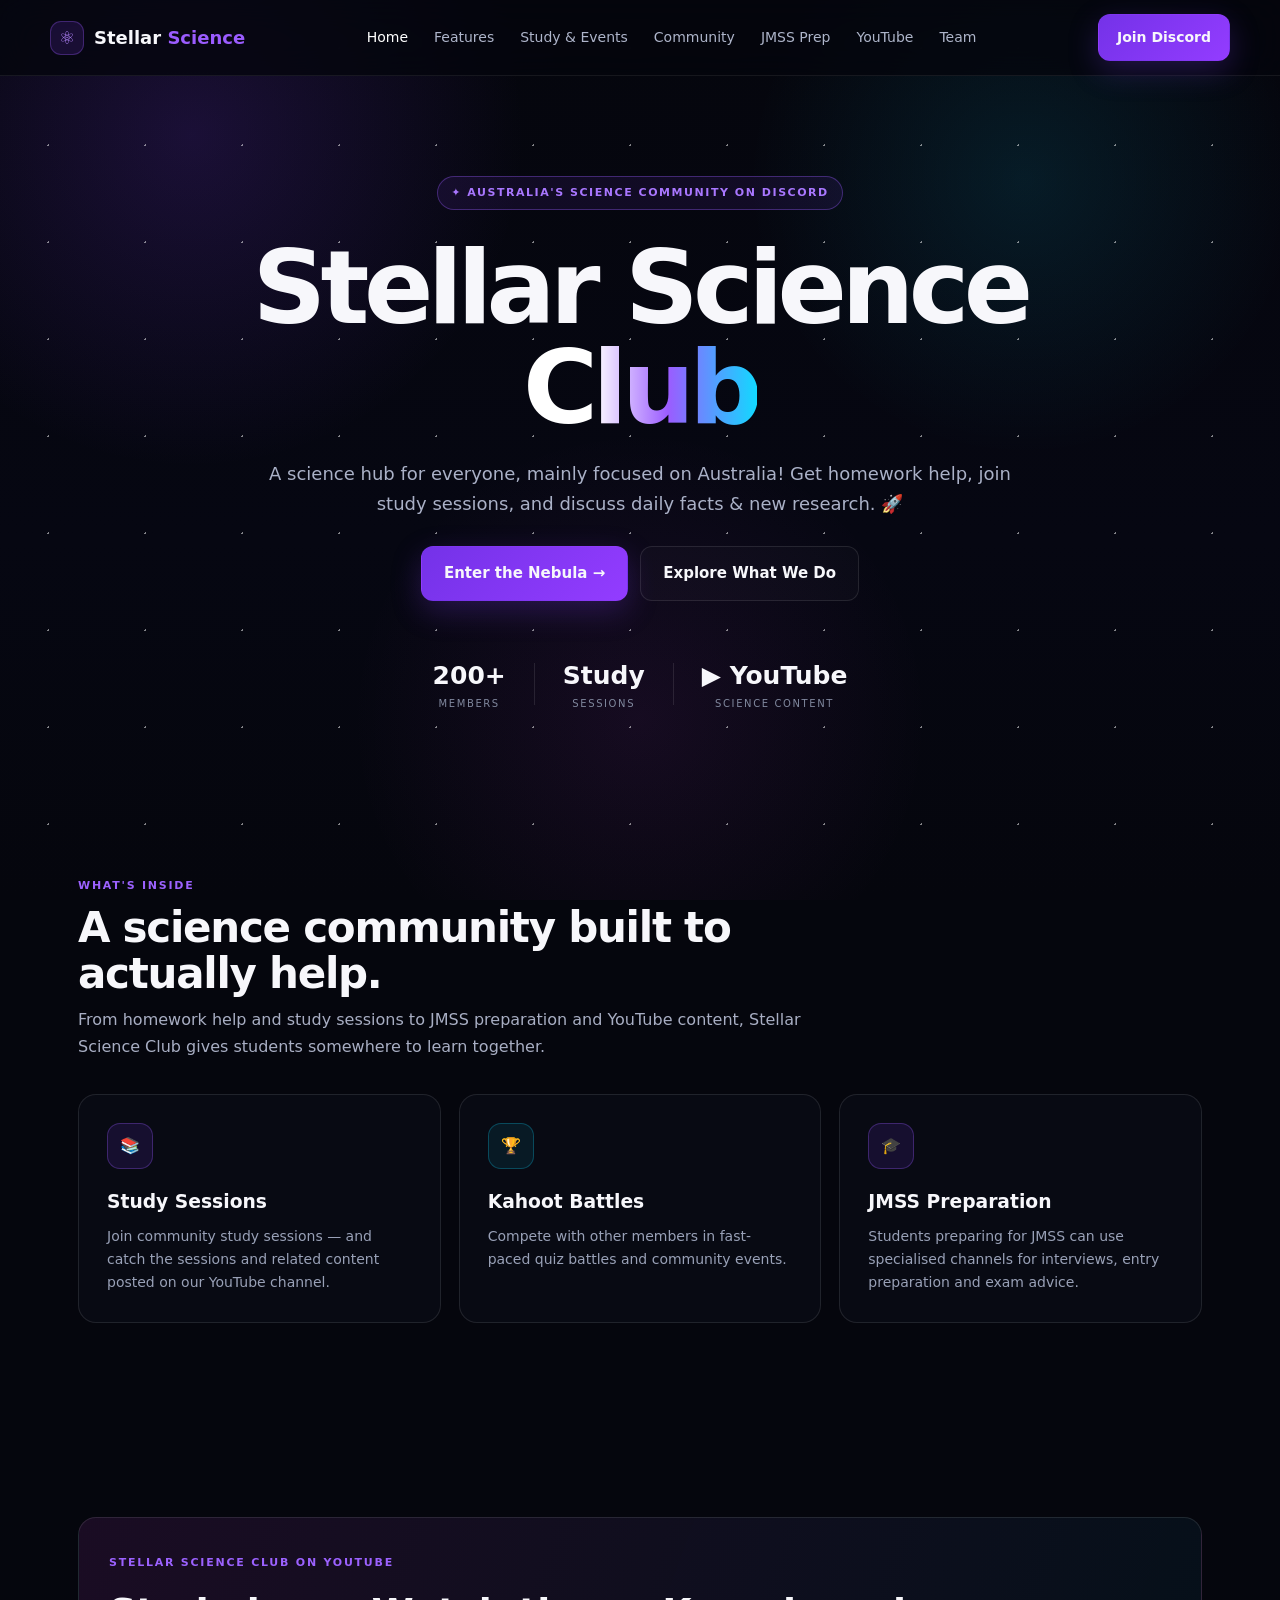
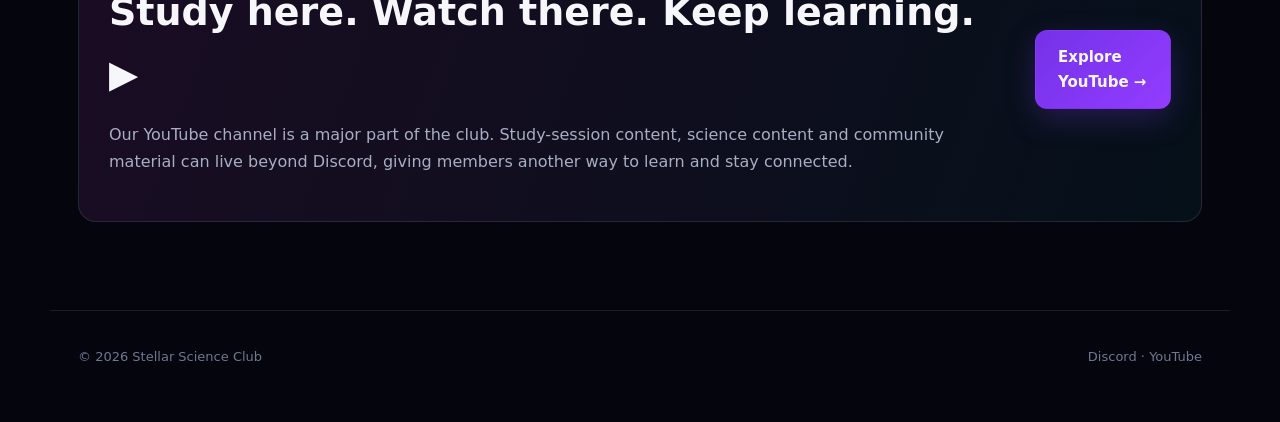
==== commit 4f8f286a: "Add files via upload" ====
--- a/index.html
+++ b/index.html
@@ -1,209 +1,66 @@
-<!DOCTYPE html>
-<html lang="en">
-<head>
-  <meta charset="UTF-8">
-  <meta name="viewport" content="width=device-width, initial-scale=1.0">
-  <meta name="description" content="Stellar Science Club — an Australian-focused science community on Discord for homework help, study sessions, Kahoot battles, research and discussion.">
-  <title>Stellar Science Club</title>
-  <link rel="stylesheet" href="styles.css">
-</head>
-<body>
-  <div class="stars"></div>
-
-  <header class="nav">
-    <a class="brand" href="#home" aria-label="Stellar Science Club home">
-      <span class="brand-icon">✦</span>
-      <span>Stellar <b>Science</b></span>
-    </a>
-
-    <nav class="nav-links">
-      <a href="#home">Home</a>
-      <a href="#features">Features</a>
-      <a href="#events">Study & Events</a>
-      <a href="#channels">Channels</a>
-      <a href="#community">Community</a>
-    </nav>
-
-    <a class="btn btn-primary nav-cta" href="https://dsc.gg/stellar-science-club" target="_blank" rel="noopener">
-      Join Discord <span>↗</span>
-    </a>
-  </header>
-
-  <main>
-    <section id="home" class="hero section">
-      <div class="eyebrow">✧ AUSTRALIA'S SCIENCE COMMUNITY ON DISCORD ✧</div>
-      <h1>Stellar Science<br><span>Club</span></h1>
-      <p class="hero-copy">
-        A science hub for everyone, mainly focused on Australia! Get homework help,
-        join study sessions, and discuss daily facts &amp; new research. 🚀
-      </p>
-
-      <div class="hero-actions">
-        <a class="btn btn-primary btn-large" href="https://dsc.gg/stellar-science-club" target="_blank" rel="noopener">
-          Enter the Nebula <span>→</span>
-        </a>
-        <a class="btn btn-ghost btn-large" href="#features">Explore What We Do</a>
-      </div>
-
-      <div class="stats">
-        <div class="stat">
-          <span class="stat-icon">♧</span>
-          <div><strong>200+</strong><small>MEMBERS</small></div>
-        </div>
-        <div class="stat">
-          <span class="stat-icon">◈</span>
-          <div><strong>Study</strong><small>SESSIONS</small></div>
-        </div>
-        <div class="stat">
-          <span class="stat-icon">✦</span>
-          <div><strong>Kahoot</strong><small>BATTLES</small></div>
-        </div>
-      </div>
-    </section>
-
-    <section id="features" class="section content-section">
-      <div class="section-heading">
-        <span class="section-kicker">WHAT WE DO</span>
-        <h2>A place to learn, compete &amp; connect.</h2>
-        <p>Everything Stellar Science Club is built around — without the clutter.</p>
-      </div>
-
-      <div class="feature-grid">
-        <article class="card">
-          <div class="card-icon purple">⌁</div>
-          <h3>200+ Member Community</h3>
-          <p>Connect with science-loving students across Australia, ask questions, share ideas and help each other learn.</p>
-        </article>
-
-        <article class="card">
-          <div class="card-icon cyan">▤</div>
-          <h3>Study Sessions</h3>
-          <p>Join focused sessions for homework, revision and exam preparation. Learn together instead of studying alone.</p>
-        </article>
-
-        <article class="card">
-          <div class="card-icon purple">⌘</div>
-          <h3>Kahoot Battles</h3>
-          <p>Put your knowledge to the test with competitive Kahoot sessions, quizzes and friendly science battles.</p>
-        </article>
-
-        <article class="card">
-          <div class="card-icon cyan">◌</div>
-          <h3>Science Discussion</h3>
-          <p>Talk about new research, discoveries, interesting questions and the science shaping our world.</p>
-        </article>
-
-        <article class="card">
-          <div class="card-icon purple">♡</div>
-          <h3>Peer Support</h3>
-          <p>Stuck on a problem? Ask the community. Get explanations, resources and encouragement from other learners.</p>
-        </article>
-
-        <article class="card youtube-card">
-          <div class="card-icon cyan">▶</div>
-          <h3>Stellar Science on YouTube</h3>
-          <p>Explore our YouTube channel for science content, explanations and videos made for curious minds.</p>
-          <a class="text-link" href="https://www.youtube.com/@StellarScienceClub" target="_blank" rel="noopener">Visit our YouTube →</a>
-        </article>
-      </div>
-    </section>
-
-    <section id="events" class="section content-section">
-      <div class="section-heading">
-        <span class="section-kicker">LEARN TOGETHER</span>
-        <h2>Study. Battle. Improve.</h2>
-        <p>Our events are designed to make learning social, competitive and actually fun.</p>
-      </div>
-
-      <div class="event-grid">
-        <article class="event-card event-study">
-          <div>
-            <span class="event-label">📚 STUDY SESSIONS</span>
-            <h3>Focus together.</h3>
-            <p>Bring your homework, revision or questions. Study alongside other members and get help when you need it.</p>
-          </div>
-          <a href="https://dsc.gg/stellar-science-club" target="_blank" rel="noopener" class="event-link">Join the Discord →</a>
-        </article>
-
-        <article class="event-card event-kahoot">
-          <div>
-            <span class="event-label">🎮 KAHOOT BATTLES</span>
-            <h3>Think fast. Climb the leaderboard.</h3>
-            <p>Competitive quizzes across science and beyond. Test your knowledge, challenge your friends and have a laugh.</p>
-          </div>
-          <a href="https://dsc.gg/stellar-science-club" target="_blank" rel="noopener" class="event-link">Join a battle →</a>
-        </article>
-      </div>
-    </section>
-
-    <section id="channels" class="section content-section">
-      <div class="section-heading">
-        <span class="section-kicker">THE NEBULA</span>
-        <h2>Explore the server.</h2>
-        <p>Replace the channel names below with your exact Discord channel list in <code>script.js</code>.</p>
-      </div>
-
-      <div id="channel-grid" class="channel-grid"></div>
-    </section>
-
-    <section id="community" class="section community-section">
-      <div class="community-layout">
-        <div>
-          <span class="section-kicker">MEET THE TEAM</span>
-          <h2>Built by science enthusiasts.</h2>
-          <p class="community-copy">
-            Stellar Science Club was created to give students a place to learn,
-            ask questions and meet other people who genuinely enjoy science.
-          </p>
-
-          <div class="team-grid">
-            <div class="person">
-              <div class="avatar">N</div>
-              <div><strong>@Nebulous</strong><span>Founder</span></div>
-            </div>
-            <div class="person">
-              <div class="avatar blue">J</div>
-              <div><strong>@Joe</strong><span>Co-Founder</span></div>
-            </div>
-          </div>
-        </div>
-
-        <div class="join-card">
-          <div class="qr-wrap">
-            <img src="assets/stellar-qr.png" alt="QR code to join Stellar Science Club">
-          </div>
-          <span class="section-kicker">READY TO JOIN?</span>
-          <h3>Enter the Nebula.</h3>
-          <p>Scan the QR code or use the button to join Stellar Science Club on Discord.</p>
-          <a class="btn btn-primary btn-full" href="https://dsc.gg/stellar-science-club" target="_blank" rel="noopener">Join Stellar Science Club ↗</a>
-        </div>
-      </div>
-    </section>
-
-    <section class="youtube-banner section">
-      <div>
-        <span class="section-kicker">WATCH STELLAR SCIENCE</span>
-        <h2>Science doesn't stop at Discord.</h2>
-        <p>Subscribe to the Stellar Science Club YouTube channel and keep exploring.</p>
-      </div>
-      <a class="btn btn-primary btn-large" href="https://www.youtube.com/@StellarScienceClub" target="_blank" rel="noopener">
-        Open YouTube <span>↗</span>
-      </a>
-    </section>
-  </main>
-
-  <footer>
-    <div class="footer-brand">
-      <span class="brand-icon">✦</span>
-      <span>Stellar <b>Science</b></span>
-    </div>
-    <p>© <span id="year"></span> Stellar Science Club · A science hub for everyone.</p>
-    <div class="footer-links">
-      <a href="https://dsc.gg/stellar-science-club" target="_blank" rel="noopener">Discord</a>
-      <a href="https://www.youtube.com/@StellarScienceClub" target="_blank" rel="noopener">YouTube</a>
-    </div>
-  </footer>
-
-  <script src="script.js"></script>
-</body>
-</html>
+<!DOCTYPE html><html lang="en"><head><meta charset="UTF-8"><meta name="viewport" content="width=device-width,initial-scale=1.0">
+<meta name="description" content="Stellar Science Club — Australian-focused science community on Discord.">
+<title>Home | Stellar Science Club</title><style>
+:root{
+  --bg:#05060d; --panel:#0b0d17; --panel2:#101323; --line:rgba(255,255,255,.10);
+  --text:#f7f7fb; --muted:#a8aec3; --purple:#7c3aed; --purple2:#9b5cff;
+  --cyan:#12d9ff; --pink:#d946ef; --green:#35e6a0;
+}
+*{box-sizing:border-box}
+html{scroll-behavior:smooth}
+body{margin:0;background:var(--bg);color:var(--text);font-family:Inter,ui-sans-serif,system-ui,-apple-system,Segoe UI,sans-serif;line-height:1.65}
+a{color:inherit;text-decoration:none}
+.space{position:fixed;inset:0;pointer-events:none;z-index:-2;background:
+ radial-gradient(circle at 15% 15%,rgba(124,58,237,.18),transparent 25%),
+ radial-gradient(circle at 80% 20%,rgba(18,217,255,.10),transparent 22%),
+ radial-gradient(circle at 50% 80%,rgba(217,70,239,.08),transparent 30%),
+ linear-gradient(180deg,#05060d,#060712 60%,#05060d)}
+.space:after{content:"";position:absolute;inset:0;opacity:.5;background-image:radial-gradient(#fff 1px,transparent 1px);background-size:97px 97px}
+.nav{height:76px;display:flex;align-items:center;justify-content:space-between;gap:24px;padding:0 max(28px,calc((100vw - 1180px)/2));border-bottom:1px solid rgba(255,255,255,.07);background:rgba(5,6,13,.78);backdrop-filter:blur(16px);position:sticky;top:0;z-index:20}
+.brand{display:flex;align-items:center;gap:10px;font-size:18px;font-weight:700;white-space:nowrap}.brand b{color:var(--purple2)}
+.brand-icon{width:34px;height:34px;display:grid;place-items:center;border-radius:11px;background:rgba(124,58,237,.16);border:1px solid rgba(155,92,255,.3);color:#b687ff}
+nav{display:flex;gap:26px;color:#aeb5ca;font-size:14px}nav a:hover,nav a.active{color:#fff}
+.btn{display:inline-flex;align-items:center;justify-content:center;border-radius:12px;padding:11px 18px;font-weight:700;font-size:14px;transition:.2s;border:1px solid transparent}
+.btn.primary{background:linear-gradient(135deg,#7432e8,#933cff);box-shadow:0 10px 30px rgba(124,58,237,.25)}.btn.primary:hover{transform:translateY(-2px);box-shadow:0 14px 34px rgba(124,58,237,.35)}
+.btn.outline{border-color:var(--line);background:rgba(255,255,255,.02)}.btn.outline:hover{background:rgba(255,255,255,.06)}
+.large{padding:14px 22px;font-size:15px}
+main{max-width:1180px;margin:auto;padding:0 28px}
+.hero{min-height:690px;display:grid;place-items:center;text-align:center;padding:100px 0 70px}
+.hero-inner{max-width:850px}
+.pill,.eyebrow{display:inline-flex;padding:7px 13px;border:1px solid rgba(155,92,255,.35);border-radius:999px;background:rgba(124,58,237,.10);color:#a977ff;font-size:11px;font-weight:800;letter-spacing:.14em}
+.hero h1{font-size:clamp(56px,8vw,104px);line-height:.98;letter-spacing:-.055em;margin:28px 0 20px}.gradient{background:linear-gradient(90deg,#fff 30%,#9b5cff 62%,#12d9ff);-webkit-background-clip:text;background-clip:text;color:transparent}
+.hero p{font-size:18px;color:#aab1c7;max-width:750px;margin:0 auto 28px}
+.hero-buttons{display:flex;justify-content:center;gap:12px;flex-wrap:wrap}
+.stats{display:flex;justify-content:center;align-items:center;gap:28px;margin-top:54px}.stats div{display:flex;flex-direction:column}.stats strong{font-size:25px}.stats span{font-size:10px;letter-spacing:.16em;color:#80889e}.stats i{width:1px;height:42px;background:var(--line)}
+.section{padding:88px 0}.heading{max-width:760px;margin-bottom:34px}.heading small,.section small{color:#9c62ff;font-weight:800;font-size:11px;letter-spacing:.16em}.heading h2{font-size:42px;line-height:1.1;margin:8px 0 10px;letter-spacing:-.03em}.heading p{color:var(--muted);margin:0}
+.grid{display:grid;grid-template-columns:repeat(3,1fr);gap:18px}.card,.channel-category,.founder,.event,.join,.youtube,.yt-card,.jmss-card,.staff{background:rgba(10,12,23,.78);border:1px solid var(--line);border-radius:18px}.card{padding:28px;min-height:220px}.card:hover,.channel:hover,.yt-card:hover,.jmss-card:hover{border-color:rgba(155,92,255,.45);transform:translateY(-2px)}.icon{width:46px;height:46px;display:grid;place-items:center;border-radius:13px;margin-bottom:18px}.purple{background:rgba(124,58,237,.13);border:1px solid rgba(155,92,255,.3)}.cyan{background:rgba(18,217,255,.08);border:1px solid rgba(18,217,255,.25)}.card h3{margin:0 0 7px}.card p{color:#99a1b7;font-size:14px;margin:0}
+.events{display:grid;grid-template-columns:1fr 1fr;gap:18px}.event{padding:30px}.event h3{font-size:28px;margin:10px 0}.event p{color:var(--muted)}.event a{color:#a56bff;font-weight:700}.event.study{background:linear-gradient(135deg,rgba(124,58,237,.14),rgba(10,12,23,.85))}.event.kahoot{background:linear-gradient(135deg,rgba(18,217,255,.08),rgba(10,12,23,.85))}
+.channel-category{padding:24px;margin-bottom:18px}.channel-category h3{margin:0 0 16px;display:flex;justify-content:space-between}.channel-category h3 span{font-size:11px;color:#727b92;font-weight:500}.channel-grid{display:grid;grid-template-columns:repeat(2,1fr);gap:9px}.channel{display:flex;align-items:center;gap:13px;padding:12px 14px;border:1px solid rgba(255,255,255,.06);border-radius:12px;background:rgba(255,255,255,.018);transition:.2s}.hash{font-size:22px;color:#70798e}.channel b{display:block;font-size:14px}.channel span{display:block;color:#7f889f;font-size:12px}
+.founders{display:grid;grid-template-columns:1fr 1fr;gap:18px}.founder{padding:25px;display:flex;align-items:center;gap:18px}.avatar,.staff-avatar{display:grid;place-items:center;border-radius:50%;font-weight:900}.avatar{width:64px;height:64px;background:linear-gradient(135deg,#6e31dc,#b268ff);font-size:24px}.avatar.blue{background:linear-gradient(135deg,#1179d8,#11d9ef)}.founder span{font-size:10px;letter-spacing:.15em;color:#9b5cff}.founder h3{margin:2px 0}.founder p{margin:0;color:#8f98ae;font-size:13px}.staff-title{margin:34px 0 14px}.staff-grid{display:grid;grid-template-columns:repeat(5,1fr);gap:12px}.staff{padding:15px;display:flex;align-items:center;gap:10px}.staff-avatar{width:38px;height:38px;background:#171a2b;color:#b8a1ff}.staff strong{font-size:13px;display:block}.staff span{font-size:11px;color:#7f889f}
+.join{padding:38px;display:grid;grid-template-columns:1fr 190px;gap:30px;align-items:center;background:radial-gradient(circle at 90% 50%,rgba(124,58,237,.24),transparent 35%),rgba(10,12,23,.86)}.join h2,.youtube h2{font-size:38px;margin:6px 0}.join p,.youtube p{color:var(--muted)}.qr{display:grid;place-items:center}.qr img{width:170px;height:170px;border-radius:12px;background:#fff;padding:8px}.youtube{margin-top:18px;padding:30px;display:flex;justify-content:space-between;align-items:center;gap:20px;background:linear-gradient(110deg,rgba(217,70,239,.10),rgba(18,217,255,.05))}
+.page-hero{padding:90px 0 55px}.page-hero h1{font-size:64px;line-height:1.05;margin:12px 0}.page-hero p{color:var(--muted);max-width:760px;font-size:18px}
+.yt-hero{display:grid;grid-template-columns:1.2fr .8fr;gap:22px;align-items:stretch}.yt-card{padding:30px;background:linear-gradient(135deg,rgba(255,40,70,.11),rgba(124,58,237,.10))}.yt-card h2{font-size:34px;margin:8px 0}.yt-card p{color:var(--muted)}.yt-button{display:inline-flex;gap:10px;align-items:center;margin-top:10px}.yt-note{display:grid;place-items:center;text-align:center;padding:30px}.yt-note .play{font-size:64px;margin-bottom:8px}
+.jmss-grid{display:grid;grid-template-columns:repeat(2,1fr);gap:16px}.jmss-card{padding:24px}.jmss-card h3{margin:4px 0 8px}.jmss-card p{color:var(--muted);font-size:14px}.tag{display:inline-flex;border-radius:999px;padding:4px 9px;font-size:10px;font-weight:800;letter-spacing:.08em;background:rgba(124,58,237,.13);color:#b07aff;border:1px solid rgba(155,92,255,.25)}
+footer{max-width:1180px;margin:auto;padding:35px 28px 55px;border-top:1px solid var(--line);display:flex;justify-content:space-between;color:#6f7890;font-size:13px}footer a:hover{color:#fff}
+@media(max-width:850px){nav{display:none}.grid{grid-template-columns:1fr 1fr}.events,.founders,.yt-hero{grid-template-columns:1fr}.staff-grid{grid-template-columns:1fr 1fr}.join{grid-template-columns:1fr}.channel-grid{grid-template-columns:1fr}}
+@media(max-width:560px){main{padding:0 18px}.nav{padding:0 18px}.nav>.btn{display:none}.grid,.jmss-grid{grid-template-columns:1fr}.hero{min-height:auto;padding:80px 0}.hero h1{font-size:52px}.heading h2,.join h2,.youtube h2{font-size:32px}.stats{gap:12px}.stats i{height:30px}.stats strong{font-size:18px}.staff-grid{grid-template-columns:1fr}.page-hero h1{font-size:45px}footer{padding:30px 18px;flex-direction:column;gap:8px}}
+</style></head><body><div class="space"></div>
+<header class="nav"><a class="brand" href="index.html"><span class="brand-icon">⚛</span><span>Stellar <b>Science</b></span></a><nav><a class="active" href="index.html">Home</a><a class="" href="features.html">Features</a><a class="" href="study-events.html">Study & Events</a><a class="" href="community.html">Community</a><a class="" href="jmss.html">JMSS Prep</a><a class="" href="youtube.html">YouTube</a><a class="" href="team.html">Team</a></nav><a class="btn primary" href="https://dsc.gg/stellar-science-club" target="_blank" rel="noopener">Join Discord</a></header>
+<main>
+<section class="hero"><div class="hero-inner">
+<div class="pill">✦ AUSTRALIA'S SCIENCE COMMUNITY ON DISCORD</div>
+<h1>Stellar Science<br><span class="gradient">Club</span></h1>
+<p>A science hub for everyone, mainly focused on Australia! Get homework help, join study sessions, and discuss daily facts &amp; new research. 🚀</p>
+<div class="hero-buttons"><a class="btn primary large" href="https://dsc.gg/stellar-science-club" target="_blank" rel="noopener">Enter the Nebula →</a><a class="btn outline large" href="features.html">Explore What We Do</a></div>
+<div class="stats"><div><strong>200+</strong><span>MEMBERS</span></div><i></i><div><strong>Study</strong><span>SESSIONS</span></div><i></i><div><strong>▶ YouTube</strong><span>SCIENCE CONTENT</span></div></div>
+</div></section>
+<section class="section"><div class="heading"><small>WHAT'S INSIDE</small><h2>A science community built to actually help.</h2><p>From homework help and study sessions to JMSS preparation and YouTube content, Stellar Science Club gives students somewhere to learn together.</p></div>
+<div class="grid">
+<article class="card"><div class="icon purple">📚</div><h3>Study Sessions</h3><p>Join community study sessions — and catch the sessions and related content posted on our YouTube channel.</p></article>
+<article class="card"><div class="icon cyan">🏆</div><h3>Kahoot Battles</h3><p>Compete with other members in fast-paced quiz battles and community events.</p></article>
+<article class="card"><div class="icon purple">🎓</div><h3>JMSS Preparation</h3><p>Students preparing for JMSS can use specialised channels for interviews, entry preparation and exam advice.</p></article>
+</div></section>
+<section class="section"><div class="youtube"><div><small>STELLAR SCIENCE CLUB ON YOUTUBE</small><h2>Study here. Watch there. Keep learning. ▶</h2><p>Our YouTube channel is a major part of the club. Study-session content, science content and community material can live beyond Discord, giving members another way to learn and stay connected.</p></div><a class="btn primary large" href="youtube.html">Explore YouTube →</a></div></section>
+</main>
+<footer><span>© 2026 Stellar Science Club</span><span><a href="https://dsc.gg/stellar-science-club" target="_blank" rel="noopener">Discord</a> · <a href="https://www.youtube.com/@StellarScienceClub" target="_blank" rel="noopener">YouTube</a></span></footer>
+</body></html>
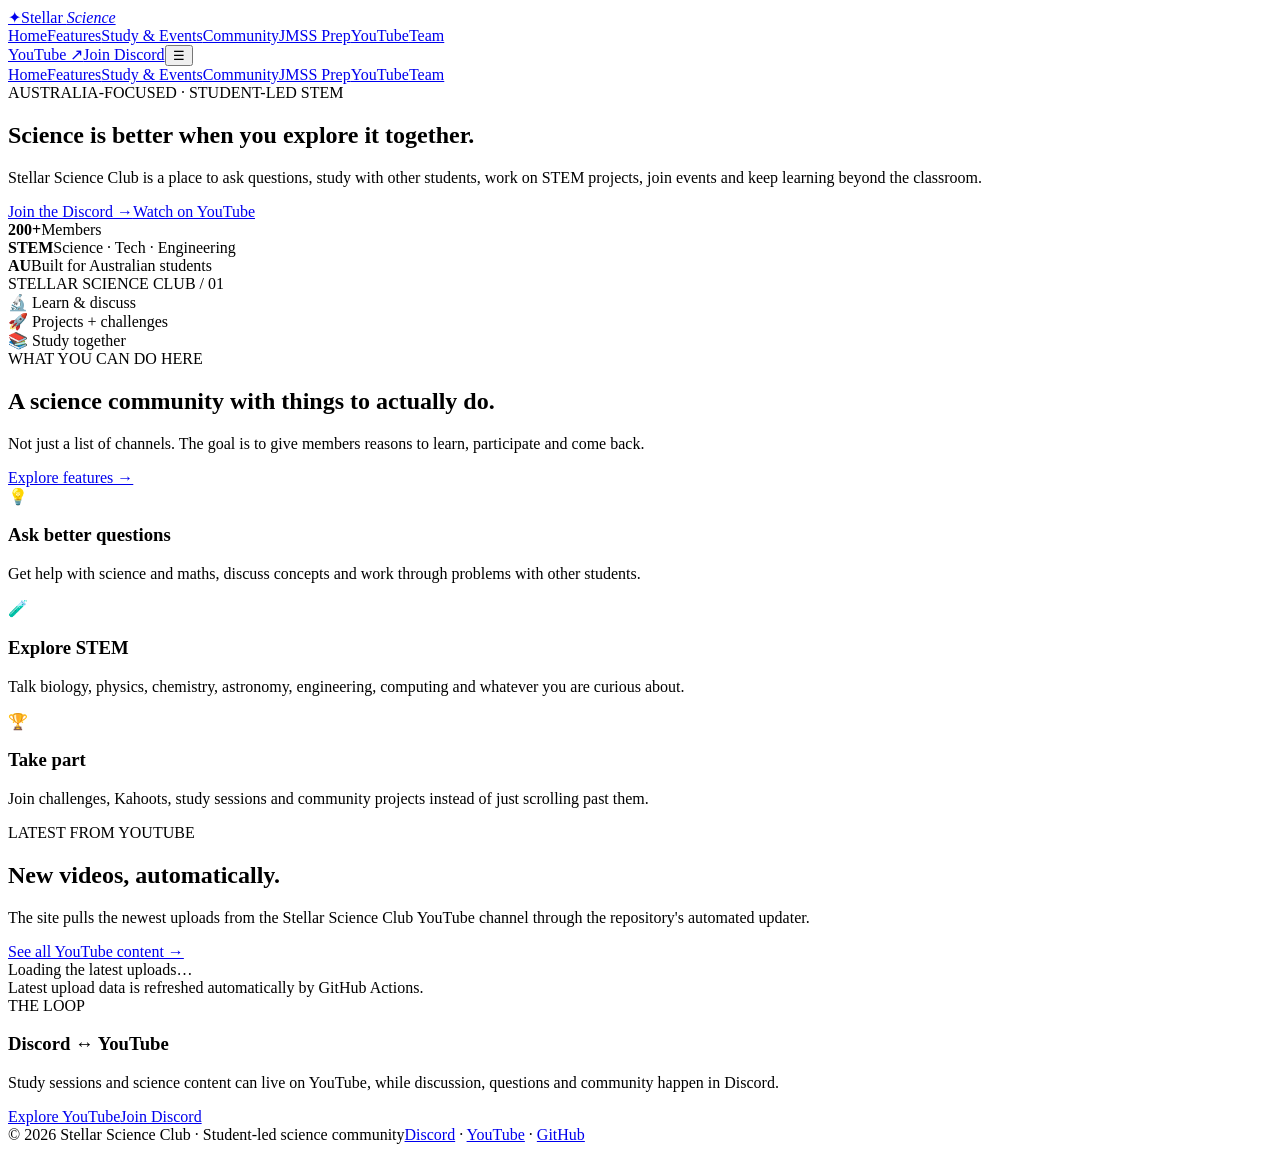
==== commit 73d262bf: "Add files via upload" ====
--- a/index.html
+++ b/index.html
@@ -1,66 +1,4 @@
-<!DOCTYPE html><html lang="en"><head><meta charset="UTF-8"><meta name="viewport" content="width=device-width,initial-scale=1.0">
-<meta name="description" content="Stellar Science Club — Australian-focused science community on Discord.">
-<title>Home | Stellar Science Club</title><style>
-:root{
-  --bg:#05060d; --panel:#0b0d17; --panel2:#101323; --line:rgba(255,255,255,.10);
-  --text:#f7f7fb; --muted:#a8aec3; --purple:#7c3aed; --purple2:#9b5cff;
-  --cyan:#12d9ff; --pink:#d946ef; --green:#35e6a0;
-}
-*{box-sizing:border-box}
-html{scroll-behavior:smooth}
-body{margin:0;background:var(--bg);color:var(--text);font-family:Inter,ui-sans-serif,system-ui,-apple-system,Segoe UI,sans-serif;line-height:1.65}
-a{color:inherit;text-decoration:none}
-.space{position:fixed;inset:0;pointer-events:none;z-index:-2;background:
- radial-gradient(circle at 15% 15%,rgba(124,58,237,.18),transparent 25%),
- radial-gradient(circle at 80% 20%,rgba(18,217,255,.10),transparent 22%),
- radial-gradient(circle at 50% 80%,rgba(217,70,239,.08),transparent 30%),
- linear-gradient(180deg,#05060d,#060712 60%,#05060d)}
-.space:after{content:"";position:absolute;inset:0;opacity:.5;background-image:radial-gradient(#fff 1px,transparent 1px);background-size:97px 97px}
-.nav{height:76px;display:flex;align-items:center;justify-content:space-between;gap:24px;padding:0 max(28px,calc((100vw - 1180px)/2));border-bottom:1px solid rgba(255,255,255,.07);background:rgba(5,6,13,.78);backdrop-filter:blur(16px);position:sticky;top:0;z-index:20}
-.brand{display:flex;align-items:center;gap:10px;font-size:18px;font-weight:700;white-space:nowrap}.brand b{color:var(--purple2)}
-.brand-icon{width:34px;height:34px;display:grid;place-items:center;border-radius:11px;background:rgba(124,58,237,.16);border:1px solid rgba(155,92,255,.3);color:#b687ff}
-nav{display:flex;gap:26px;color:#aeb5ca;font-size:14px}nav a:hover,nav a.active{color:#fff}
-.btn{display:inline-flex;align-items:center;justify-content:center;border-radius:12px;padding:11px 18px;font-weight:700;font-size:14px;transition:.2s;border:1px solid transparent}
-.btn.primary{background:linear-gradient(135deg,#7432e8,#933cff);box-shadow:0 10px 30px rgba(124,58,237,.25)}.btn.primary:hover{transform:translateY(-2px);box-shadow:0 14px 34px rgba(124,58,237,.35)}
-.btn.outline{border-color:var(--line);background:rgba(255,255,255,.02)}.btn.outline:hover{background:rgba(255,255,255,.06)}
-.large{padding:14px 22px;font-size:15px}
-main{max-width:1180px;margin:auto;padding:0 28px}
-.hero{min-height:690px;display:grid;place-items:center;text-align:center;padding:100px 0 70px}
-.hero-inner{max-width:850px}
-.pill,.eyebrow{display:inline-flex;padding:7px 13px;border:1px solid rgba(155,92,255,.35);border-radius:999px;background:rgba(124,58,237,.10);color:#a977ff;font-size:11px;font-weight:800;letter-spacing:.14em}
-.hero h1{font-size:clamp(56px,8vw,104px);line-height:.98;letter-spacing:-.055em;margin:28px 0 20px}.gradient{background:linear-gradient(90deg,#fff 30%,#9b5cff 62%,#12d9ff);-webkit-background-clip:text;background-clip:text;color:transparent}
-.hero p{font-size:18px;color:#aab1c7;max-width:750px;margin:0 auto 28px}
-.hero-buttons{display:flex;justify-content:center;gap:12px;flex-wrap:wrap}
-.stats{display:flex;justify-content:center;align-items:center;gap:28px;margin-top:54px}.stats div{display:flex;flex-direction:column}.stats strong{font-size:25px}.stats span{font-size:10px;letter-spacing:.16em;color:#80889e}.stats i{width:1px;height:42px;background:var(--line)}
-.section{padding:88px 0}.heading{max-width:760px;margin-bottom:34px}.heading small,.section small{color:#9c62ff;font-weight:800;font-size:11px;letter-spacing:.16em}.heading h2{font-size:42px;line-height:1.1;margin:8px 0 10px;letter-spacing:-.03em}.heading p{color:var(--muted);margin:0}
-.grid{display:grid;grid-template-columns:repeat(3,1fr);gap:18px}.card,.channel-category,.founder,.event,.join,.youtube,.yt-card,.jmss-card,.staff{background:rgba(10,12,23,.78);border:1px solid var(--line);border-radius:18px}.card{padding:28px;min-height:220px}.card:hover,.channel:hover,.yt-card:hover,.jmss-card:hover{border-color:rgba(155,92,255,.45);transform:translateY(-2px)}.icon{width:46px;height:46px;display:grid;place-items:center;border-radius:13px;margin-bottom:18px}.purple{background:rgba(124,58,237,.13);border:1px solid rgba(155,92,255,.3)}.cyan{background:rgba(18,217,255,.08);border:1px solid rgba(18,217,255,.25)}.card h3{margin:0 0 7px}.card p{color:#99a1b7;font-size:14px;margin:0}
-.events{display:grid;grid-template-columns:1fr 1fr;gap:18px}.event{padding:30px}.event h3{font-size:28px;margin:10px 0}.event p{color:var(--muted)}.event a{color:#a56bff;font-weight:700}.event.study{background:linear-gradient(135deg,rgba(124,58,237,.14),rgba(10,12,23,.85))}.event.kahoot{background:linear-gradient(135deg,rgba(18,217,255,.08),rgba(10,12,23,.85))}
-.channel-category{padding:24px;margin-bottom:18px}.channel-category h3{margin:0 0 16px;display:flex;justify-content:space-between}.channel-category h3 span{font-size:11px;color:#727b92;font-weight:500}.channel-grid{display:grid;grid-template-columns:repeat(2,1fr);gap:9px}.channel{display:flex;align-items:center;gap:13px;padding:12px 14px;border:1px solid rgba(255,255,255,.06);border-radius:12px;background:rgba(255,255,255,.018);transition:.2s}.hash{font-size:22px;color:#70798e}.channel b{display:block;font-size:14px}.channel span{display:block;color:#7f889f;font-size:12px}
-.founders{display:grid;grid-template-columns:1fr 1fr;gap:18px}.founder{padding:25px;display:flex;align-items:center;gap:18px}.avatar,.staff-avatar{display:grid;place-items:center;border-radius:50%;font-weight:900}.avatar{width:64px;height:64px;background:linear-gradient(135deg,#6e31dc,#b268ff);font-size:24px}.avatar.blue{background:linear-gradient(135deg,#1179d8,#11d9ef)}.founder span{font-size:10px;letter-spacing:.15em;color:#9b5cff}.founder h3{margin:2px 0}.founder p{margin:0;color:#8f98ae;font-size:13px}.staff-title{margin:34px 0 14px}.staff-grid{display:grid;grid-template-columns:repeat(5,1fr);gap:12px}.staff{padding:15px;display:flex;align-items:center;gap:10px}.staff-avatar{width:38px;height:38px;background:#171a2b;color:#b8a1ff}.staff strong{font-size:13px;display:block}.staff span{font-size:11px;color:#7f889f}
-.join{padding:38px;display:grid;grid-template-columns:1fr 190px;gap:30px;align-items:center;background:radial-gradient(circle at 90% 50%,rgba(124,58,237,.24),transparent 35%),rgba(10,12,23,.86)}.join h2,.youtube h2{font-size:38px;margin:6px 0}.join p,.youtube p{color:var(--muted)}.qr{display:grid;place-items:center}.qr img{width:170px;height:170px;border-radius:12px;background:#fff;padding:8px}.youtube{margin-top:18px;padding:30px;display:flex;justify-content:space-between;align-items:center;gap:20px;background:linear-gradient(110deg,rgba(217,70,239,.10),rgba(18,217,255,.05))}
-.page-hero{padding:90px 0 55px}.page-hero h1{font-size:64px;line-height:1.05;margin:12px 0}.page-hero p{color:var(--muted);max-width:760px;font-size:18px}
-.yt-hero{display:grid;grid-template-columns:1.2fr .8fr;gap:22px;align-items:stretch}.yt-card{padding:30px;background:linear-gradient(135deg,rgba(255,40,70,.11),rgba(124,58,237,.10))}.yt-card h2{font-size:34px;margin:8px 0}.yt-card p{color:var(--muted)}.yt-button{display:inline-flex;gap:10px;align-items:center;margin-top:10px}.yt-note{display:grid;place-items:center;text-align:center;padding:30px}.yt-note .play{font-size:64px;margin-bottom:8px}
-.jmss-grid{display:grid;grid-template-columns:repeat(2,1fr);gap:16px}.jmss-card{padding:24px}.jmss-card h3{margin:4px 0 8px}.jmss-card p{color:var(--muted);font-size:14px}.tag{display:inline-flex;border-radius:999px;padding:4px 9px;font-size:10px;font-weight:800;letter-spacing:.08em;background:rgba(124,58,237,.13);color:#b07aff;border:1px solid rgba(155,92,255,.25)}
-footer{max-width:1180px;margin:auto;padding:35px 28px 55px;border-top:1px solid var(--line);display:flex;justify-content:space-between;color:#6f7890;font-size:13px}footer a:hover{color:#fff}
-@media(max-width:850px){nav{display:none}.grid{grid-template-columns:1fr 1fr}.events,.founders,.yt-hero{grid-template-columns:1fr}.staff-grid{grid-template-columns:1fr 1fr}.join{grid-template-columns:1fr}.channel-grid{grid-template-columns:1fr}}
-@media(max-width:560px){main{padding:0 18px}.nav{padding:0 18px}.nav>.btn{display:none}.grid,.jmss-grid{grid-template-columns:1fr}.hero{min-height:auto;padding:80px 0}.hero h1{font-size:52px}.heading h2,.join h2,.youtube h2{font-size:32px}.stats{gap:12px}.stats i{height:30px}.stats strong{font-size:18px}.staff-grid{grid-template-columns:1fr}.page-hero h1{font-size:45px}footer{padding:30px 18px;flex-direction:column;gap:8px}}
-</style></head><body><div class="space"></div>
-<header class="nav"><a class="brand" href="index.html"><span class="brand-icon">⚛</span><span>Stellar <b>Science</b></span></a><nav><a class="active" href="index.html">Home</a><a class="" href="features.html">Features</a><a class="" href="study-events.html">Study & Events</a><a class="" href="community.html">Community</a><a class="" href="jmss.html">JMSS Prep</a><a class="" href="youtube.html">YouTube</a><a class="" href="team.html">Team</a></nav><a class="btn primary" href="https://dsc.gg/stellar-science-club" target="_blank" rel="noopener">Join Discord</a></header>
-<main>
-<section class="hero"><div class="hero-inner">
-<div class="pill">✦ AUSTRALIA'S SCIENCE COMMUNITY ON DISCORD</div>
-<h1>Stellar Science<br><span class="gradient">Club</span></h1>
-<p>A science hub for everyone, mainly focused on Australia! Get homework help, join study sessions, and discuss daily facts &amp; new research. 🚀</p>
-<div class="hero-buttons"><a class="btn primary large" href="https://dsc.gg/stellar-science-club" target="_blank" rel="noopener">Enter the Nebula →</a><a class="btn outline large" href="features.html">Explore What We Do</a></div>
-<div class="stats"><div><strong>200+</strong><span>MEMBERS</span></div><i></i><div><strong>Study</strong><span>SESSIONS</span></div><i></i><div><strong>▶ YouTube</strong><span>SCIENCE CONTENT</span></div></div>
-</div></section>
-<section class="section"><div class="heading"><small>WHAT'S INSIDE</small><h2>A science community built to actually help.</h2><p>From homework help and study sessions to JMSS preparation and YouTube content, Stellar Science Club gives students somewhere to learn together.</p></div>
-<div class="grid">
-<article class="card"><div class="icon purple">📚</div><h3>Study Sessions</h3><p>Join community study sessions — and catch the sessions and related content posted on our YouTube channel.</p></article>
-<article class="card"><div class="icon cyan">🏆</div><h3>Kahoot Battles</h3><p>Compete with other members in fast-paced quiz battles and community events.</p></article>
-<article class="card"><div class="icon purple">🎓</div><h3>JMSS Preparation</h3><p>Students preparing for JMSS can use specialised channels for interviews, entry preparation and exam advice.</p></article>
-</div></section>
-<section class="section"><div class="youtube"><div><small>STELLAR SCIENCE CLUB ON YOUTUBE</small><h2>Study here. Watch there. Keep learning. ▶</h2><p>Our YouTube channel is a major part of the club. Study-session content, science content and community material can live beyond Discord, giving members another way to learn and stay connected.</p></div><a class="btn primary large" href="youtube.html">Explore YouTube →</a></div></section>
-</main>
-<footer><span>© 2026 Stellar Science Club</span><span><a href="https://dsc.gg/stellar-science-club" target="_blank" rel="noopener">Discord</a> · <a href="https://www.youtube.com/@StellarScienceClub" target="_blank" rel="noopener">YouTube</a></span></footer>
-</body></html>+<!doctype html><html lang="en"><head><meta charset="utf-8"><meta name="viewport" content="width=device-width,initial-scale=1"><meta name="theme-color" content="#070812"><meta name="description" content="Stellar Science Club — a student-led Australian science community for learning, studying, projects and events."><title>Home | Stellar Science Club</title><link rel="stylesheet" href="assets/style.css"><link rel="icon" href="assets/stellar-qr.png"><script src="assets/video-feed.js" defer></script></head><body><header class="topbar"><div class="wrap nav"><a class="brand" href="index.html"><span class="brand-mark">✦</span><span>Stellar <em>Science</em></span></a><nav class="navlinks"><a class="active" href="index.html">Home</a><a class="" href="features.html">Features</a><a class="" href="study-events.html">Study & Events</a><a class="" href="community.html">Community</a><a class="" href="jmss.html">JMSS Prep</a><a class="" href="youtube.html">YouTube</a><a class="" href="team.html">Team</a></nav><div class="nav-cta"><a class="btn ghost" href="https://www.youtube.com/@StellarScienceClub" target="_blank" rel="noopener">YouTube ↗</a><a class="btn primary" href="https://dsc.gg/stellar-science-club" target="_blank" rel="noopener">Join Discord</a><button class="menu" id="menuBtn" aria-label="Open navigation">☰</button></div></div><div class="mobile-menu" id="mobileMenu"><a href="index.html">Home</a><a href="features.html">Features</a><a href="study-events.html">Study & Events</a><a href="community.html">Community</a><a href="jmss.html">JMSS Prep</a><a href="youtube.html">YouTube</a><a href="team.html">Team</a></div></header><main class="wrap"><section class="hero"><div class="hero-grid"><div><span class="eyebrow"><span class="dot"></span> AUSTRALIA-FOCUSED · STUDENT-LED STEM</span><h1>Science is better when you <span class="gradient">explore it together.</span></h1><p>Stellar Science Club is a place to ask questions, study with other students, work on STEM projects, join events and keep learning beyond the classroom.</p><div class="actions"><a class="btn primary" href="https://dsc.gg/stellar-science-club" target="_blank" rel="noopener">Join the Discord →</a><a class="btn ghost" href="https://www.youtube.com/@StellarScienceClub" target="_blank" rel="noopener">Watch on YouTube</a></div><div class="mini-stats"><div class="mini-stat"><strong>200+</strong><span>Members</span></div><div class="mini-stat"><strong>STEM</strong><span>Science · Tech · Engineering</span></div><div class="mini-stat"><strong>AU</strong><span>Built for Australian students</span></div></div></div><div class="hero-card"><span class="hero-card-label">STELLAR SCIENCE CLUB / 01</span><div class="orbit"></div><div class="orbit two"></div><div class="planet"></div><div class="floating f1">🔬 Learn & discuss</div><div class="floating f2">🚀 Projects + challenges</div><div class="floating f3">📚 Study together</div></div></div></section>
+<section class="section"><div class="section-head"><div><span class="kicker">WHAT YOU CAN DO HERE</span><h2>A science community with things to actually do.</h2><p>Not just a list of channels. The goal is to give members reasons to learn, participate and come back.</p></div><a class="link" href="features.html">Explore features →</a></div><div class="grid3"><article class="card"><div class="icon">💡</div><h3>Ask better questions</h3><p>Get help with science and maths, discuss concepts and work through problems with other students.</p></article><article class="card"><div class="icon">🧪</div><h3>Explore STEM</h3><p>Talk biology, physics, chemistry, astronomy, engineering, computing and whatever you are curious about.</p></article><article class="card"><div class="icon">🏆</div><h3>Take part</h3><p>Join challenges, Kahoots, study sessions and community projects instead of just scrolling past them.</p></article></div></section>
+<section class="section"><div class="section-head"><div><span class="kicker">LATEST FROM YOUTUBE</span><h2>New videos, automatically.</h2><p>The site pulls the newest uploads from the Stellar Science Club YouTube channel through the repository's automated updater.</p></div><a class="link" href="youtube.html">See all YouTube content →</a></div><div id="home-videos" class="video-grid"><div class="loading">Loading the latest uploads…</div></div><div class="status"><span class="dot"></span> Latest upload data is refreshed automatically by GitHub Actions.</div></section>
+<section class="section"><div class="banner"><div><span class="kicker">THE LOOP</span><h3>Discord ↔ YouTube</h3><p>Study sessions and science content can live on YouTube, while discussion, questions and community happen in Discord.</p></div><div class="banner-actions"><a class="btn ghost" href="youtube.html">Explore YouTube</a><a class="btn primary" href="https://dsc.gg/stellar-science-club" target="_blank" rel="noopener">Join Discord</a></div></div></section></main><footer class="wrap"><span>© 2026 Stellar Science Club · Student-led science community</span><span><a href="https://dsc.gg/stellar-science-club" target="_blank" rel="noopener">Discord</a> · <a href="https://www.youtube.com/@StellarScienceClub" target="_blank" rel="noopener">YouTube</a> · <a href="https://github.com/nebulous108/stellar-science-club" target="_blank" rel="noopener">GitHub</a></span></footer><script src="assets/site.js"></script></body></html>
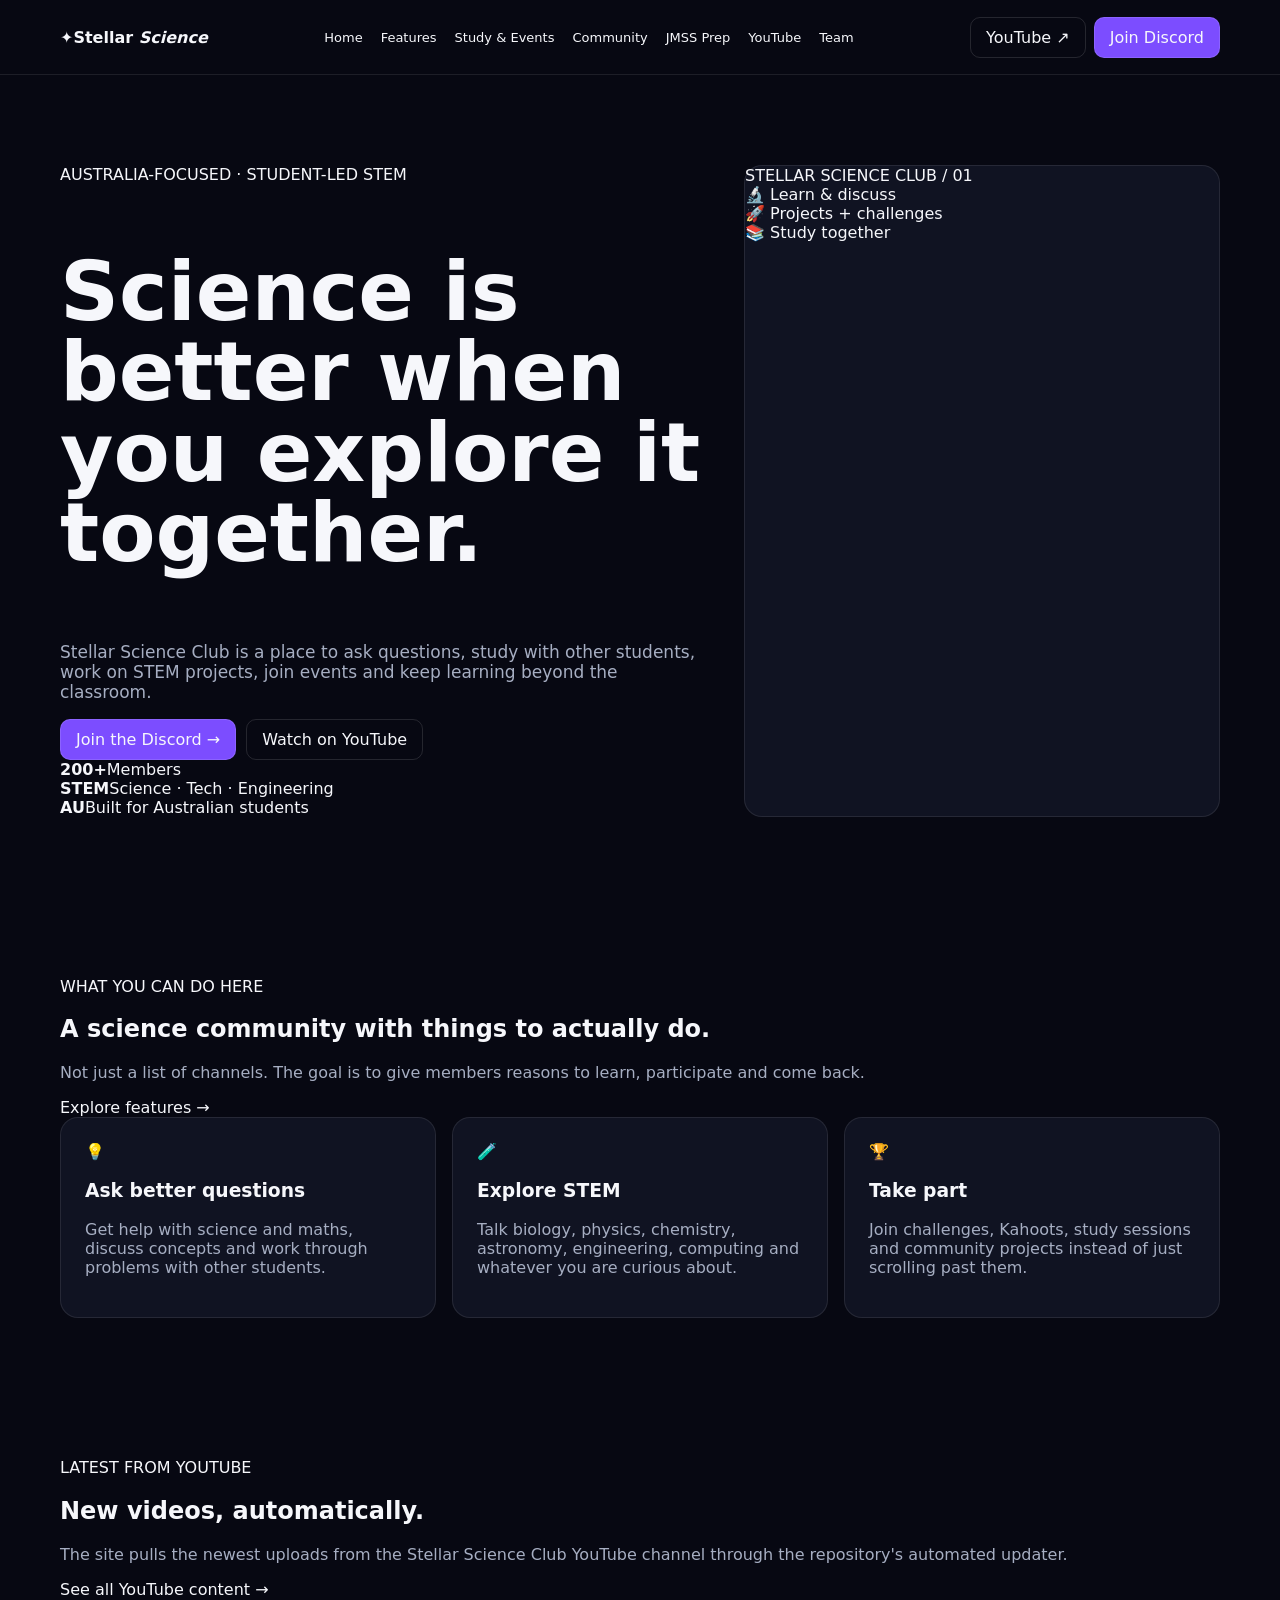
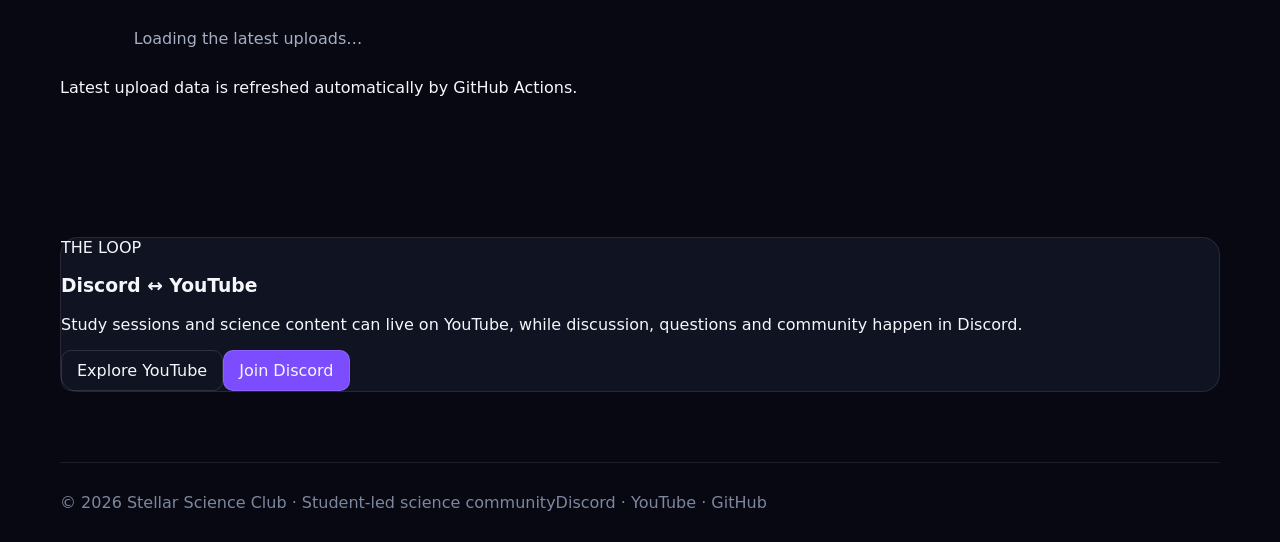
==== commit 29c85635: "Add files via upload" ====
--- a/index.html
+++ b/index.html
@@ -1,4 +1,6 @@
-<!doctype html><html lang="en"><head><meta charset="utf-8"><meta name="viewport" content="width=device-width,initial-scale=1"><meta name="theme-color" content="#070812"><meta name="description" content="Stellar Science Club — a student-led Australian science community for learning, studying, projects and events."><title>Home | Stellar Science Club</title><link rel="stylesheet" href="assets/style.css"><link rel="icon" href="assets/stellar-qr.png"><script src="assets/video-feed.js" defer></script></head><body><header class="topbar"><div class="wrap nav"><a class="brand" href="index.html"><span class="brand-mark">✦</span><span>Stellar <em>Science</em></span></a><nav class="navlinks"><a class="active" href="index.html">Home</a><a class="" href="features.html">Features</a><a class="" href="study-events.html">Study & Events</a><a class="" href="community.html">Community</a><a class="" href="jmss.html">JMSS Prep</a><a class="" href="youtube.html">YouTube</a><a class="" href="team.html">Team</a></nav><div class="nav-cta"><a class="btn ghost" href="https://www.youtube.com/@StellarScienceClub" target="_blank" rel="noopener">YouTube ↗</a><a class="btn primary" href="https://dsc.gg/stellar-science-club" target="_blank" rel="noopener">Join Discord</a><button class="menu" id="menuBtn" aria-label="Open navigation">☰</button></div></div><div class="mobile-menu" id="mobileMenu"><a href="index.html">Home</a><a href="features.html">Features</a><a href="study-events.html">Study & Events</a><a href="community.html">Community</a><a href="jmss.html">JMSS Prep</a><a href="youtube.html">YouTube</a><a href="team.html">Team</a></div></header><main class="wrap"><section class="hero"><div class="hero-grid"><div><span class="eyebrow"><span class="dot"></span> AUSTRALIA-FOCUSED · STUDENT-LED STEM</span><h1>Science is better when you <span class="gradient">explore it together.</span></h1><p>Stellar Science Club is a place to ask questions, study with other students, work on STEM projects, join events and keep learning beyond the classroom.</p><div class="actions"><a class="btn primary" href="https://dsc.gg/stellar-science-club" target="_blank" rel="noopener">Join the Discord →</a><a class="btn ghost" href="https://www.youtube.com/@StellarScienceClub" target="_blank" rel="noopener">Watch on YouTube</a></div><div class="mini-stats"><div class="mini-stat"><strong>200+</strong><span>Members</span></div><div class="mini-stat"><strong>STEM</strong><span>Science · Tech · Engineering</span></div><div class="mini-stat"><strong>AU</strong><span>Built for Australian students</span></div></div></div><div class="hero-card"><span class="hero-card-label">STELLAR SCIENCE CLUB / 01</span><div class="orbit"></div><div class="orbit two"></div><div class="planet"></div><div class="floating f1">🔬 Learn & discuss</div><div class="floating f2">🚀 Projects + challenges</div><div class="floating f3">📚 Study together</div></div></div></section>
+<!doctype html><html lang="en"><head><meta charset="utf-8"><meta name="viewport" content="width=device-width,initial-scale=1"><meta name="theme-color" content="#070812"><meta name="description" content="Stellar Science Club — a student-led Australian science community for learning, studying, projects and events."><title>Home | Stellar Science Club</title><link rel="stylesheet" href="./assets/style.css"><link rel="icon" href="assets/stellar-qr.png"><script src="./assets/video-feed.js" defer></script>
+<style id="critical-fallback">html,body{margin:0;background:#070812;color:#f6f7fb;font-family:Inter,system-ui,-apple-system,"Segoe UI",sans-serif}a{color:inherit;text-decoration:none}.wrap{width:min(1160px,calc(100% - 40px));margin:auto}.topbar{position:sticky;top:0;z-index:100;height:74px;border-bottom:1px solid rgba(255,255,255,.09);background:#070812}.nav{height:100%;display:flex;align-items:center;justify-content:space-between;gap:20px}.brand{font-weight:850}.navlinks{display:flex;gap:18px;font-size:13px}.nav-cta{display:flex;gap:8px}.btn{display:inline-flex;padding:10px 15px;border-radius:10px;border:1px solid rgba(255,255,255,.12)}.primary{background:#7c4dff}.hero{padding:90px 0}.hero-grid{display:grid;grid-template-columns:1.15fr .85fr;gap:40px}.hero h1{font-size:clamp(48px,7vw,82px);line-height:.98}.hero p{color:#a6aec2;font-size:17px}.actions{display:flex;gap:10px;flex-wrap:wrap}.hero-card,.card,.video,.channel-cat,.banner,.person,.step{border:1px solid rgba(255,255,255,.09);background:#101322;border-radius:18px}.hero-card{min-height:360px}.section{padding:70px 0}.grid3{display:grid;grid-template-columns:repeat(3,1fr);gap:16px}.card{padding:24px}.card p,.section-head p{color:#a6aec2}.video-grid{display:grid;grid-template-columns:repeat(3,1fr);gap:16px}.video{overflow:hidden}.thumb{display:block;aspect-ratio:16/9;background:#090b16}.thumb img{width:100%;height:100%;object-fit:cover}.video-body{padding:16px}.loading{text-align:center;padding:30px;color:#a6aec2}.page-hero{padding:70px 0 35px}.page-hero h1{font-size:58px}.split{display:grid;grid-template-columns:1fr 1fr;gap:16px}.role-grid{display:grid;grid-template-columns:repeat(3,1fr);gap:10px}.role,.feature-row{padding:14px;border:1px solid rgba(255,255,255,.09);border-radius:12px;background:#101322}footer{margin-top:40px;padding:30px 0;color:#7d879d;border-top:1px solid rgba(255,255,255,.09)}.menu,.mobile-menu{display:none}@media(max-width:950px){.navlinks{display:none}.menu{display:block}.hero-grid,.split{grid-template-columns:1fr}.grid3,.video-grid,.role-grid{grid-template-columns:1fr 1fr}}@media(max-width:620px){.wrap{width:calc(100% - 28px)}.grid3,.video-grid,.role-grid{grid-template-columns:1fr}.hero h1,.page-hero h1{font-size:44px}} </style>
+</head><body data-site-version="2026-revamp-fixed"><header class="topbar"><div class="wrap nav"><a class="brand" href="index.html"><span class="brand-mark">✦</span><span>Stellar <em>Science</em></span></a><nav class="navlinks"><a class="active" href="index.html">Home</a><a class="" href="features.html">Features</a><a class="" href="study-events.html">Study & Events</a><a class="" href="community.html">Community</a><a class="" href="jmss.html">JMSS Prep</a><a class="" href="youtube.html">YouTube</a><a class="" href="team.html">Team</a></nav><div class="nav-cta"><a class="btn ghost" href="https://www.youtube.com/@StellarScienceClub" target="_blank" rel="noopener">YouTube ↗</a><a class="btn primary" href="https://dsc.gg/stellar-science-club" target="_blank" rel="noopener">Join Discord</a><button class="menu" id="menuBtn" aria-label="Open navigation">☰</button></div></div><div class="mobile-menu" id="mobileMenu"><a href="index.html">Home</a><a href="features.html">Features</a><a href="study-events.html">Study & Events</a><a href="community.html">Community</a><a href="jmss.html">JMSS Prep</a><a href="youtube.html">YouTube</a><a href="team.html">Team</a></div></header><main class="wrap"><section class="hero"><div class="hero-grid"><div><span class="eyebrow"><span class="dot"></span> AUSTRALIA-FOCUSED · STUDENT-LED STEM</span><h1>Science is better when you <span class="gradient">explore it together.</span></h1><p>Stellar Science Club is a place to ask questions, study with other students, work on STEM projects, join events and keep learning beyond the classroom.</p><div class="actions"><a class="btn primary" href="https://dsc.gg/stellar-science-club" target="_blank" rel="noopener">Join the Discord →</a><a class="btn ghost" href="https://www.youtube.com/@StellarScienceClub" target="_blank" rel="noopener">Watch on YouTube</a></div><div class="mini-stats"><div class="mini-stat"><strong>200+</strong><span>Members</span></div><div class="mini-stat"><strong>STEM</strong><span>Science · Tech · Engineering</span></div><div class="mini-stat"><strong>AU</strong><span>Built for Australian students</span></div></div></div><div class="hero-card"><span class="hero-card-label">STELLAR SCIENCE CLUB / 01</span><div class="orbit"></div><div class="orbit two"></div><div class="planet"></div><div class="floating f1">🔬 Learn & discuss</div><div class="floating f2">🚀 Projects + challenges</div><div class="floating f3">📚 Study together</div></div></div></section>
 <section class="section"><div class="section-head"><div><span class="kicker">WHAT YOU CAN DO HERE</span><h2>A science community with things to actually do.</h2><p>Not just a list of channels. The goal is to give members reasons to learn, participate and come back.</p></div><a class="link" href="features.html">Explore features →</a></div><div class="grid3"><article class="card"><div class="icon">💡</div><h3>Ask better questions</h3><p>Get help with science and maths, discuss concepts and work through problems with other students.</p></article><article class="card"><div class="icon">🧪</div><h3>Explore STEM</h3><p>Talk biology, physics, chemistry, astronomy, engineering, computing and whatever you are curious about.</p></article><article class="card"><div class="icon">🏆</div><h3>Take part</h3><p>Join challenges, Kahoots, study sessions and community projects instead of just scrolling past them.</p></article></div></section>
 <section class="section"><div class="section-head"><div><span class="kicker">LATEST FROM YOUTUBE</span><h2>New videos, automatically.</h2><p>The site pulls the newest uploads from the Stellar Science Club YouTube channel through the repository's automated updater.</p></div><a class="link" href="youtube.html">See all YouTube content →</a></div><div id="home-videos" class="video-grid"><div class="loading">Loading the latest uploads…</div></div><div class="status"><span class="dot"></span> Latest upload data is refreshed automatically by GitHub Actions.</div></section>
-<section class="section"><div class="banner"><div><span class="kicker">THE LOOP</span><h3>Discord ↔ YouTube</h3><p>Study sessions and science content can live on YouTube, while discussion, questions and community happen in Discord.</p></div><div class="banner-actions"><a class="btn ghost" href="youtube.html">Explore YouTube</a><a class="btn primary" href="https://dsc.gg/stellar-science-club" target="_blank" rel="noopener">Join Discord</a></div></div></section></main><footer class="wrap"><span>© 2026 Stellar Science Club · Student-led science community</span><span><a href="https://dsc.gg/stellar-science-club" target="_blank" rel="noopener">Discord</a> · <a href="https://www.youtube.com/@StellarScienceClub" target="_blank" rel="noopener">YouTube</a> · <a href="https://github.com/nebulous108/stellar-science-club" target="_blank" rel="noopener">GitHub</a></span></footer><script src="assets/site.js"></script></body></html>+<section class="section"><div class="banner"><div><span class="kicker">THE LOOP</span><h3>Discord ↔ YouTube</h3><p>Study sessions and science content can live on YouTube, while discussion, questions and community happen in Discord.</p></div><div class="banner-actions"><a class="btn ghost" href="youtube.html">Explore YouTube</a><a class="btn primary" href="https://dsc.gg/stellar-science-club" target="_blank" rel="noopener">Join Discord</a></div></div></section></main><footer class="wrap"><span>© 2026 Stellar Science Club · Student-led science community</span><span><a href="https://dsc.gg/stellar-science-club" target="_blank" rel="noopener">Discord</a> · <a href="https://www.youtube.com/@StellarScienceClub" target="_blank" rel="noopener">YouTube</a> · <a href="https://github.com/nebulous108/stellar-science-club" target="_blank" rel="noopener">GitHub</a></span></footer><script src="./assets/site.js"></script></body></html>
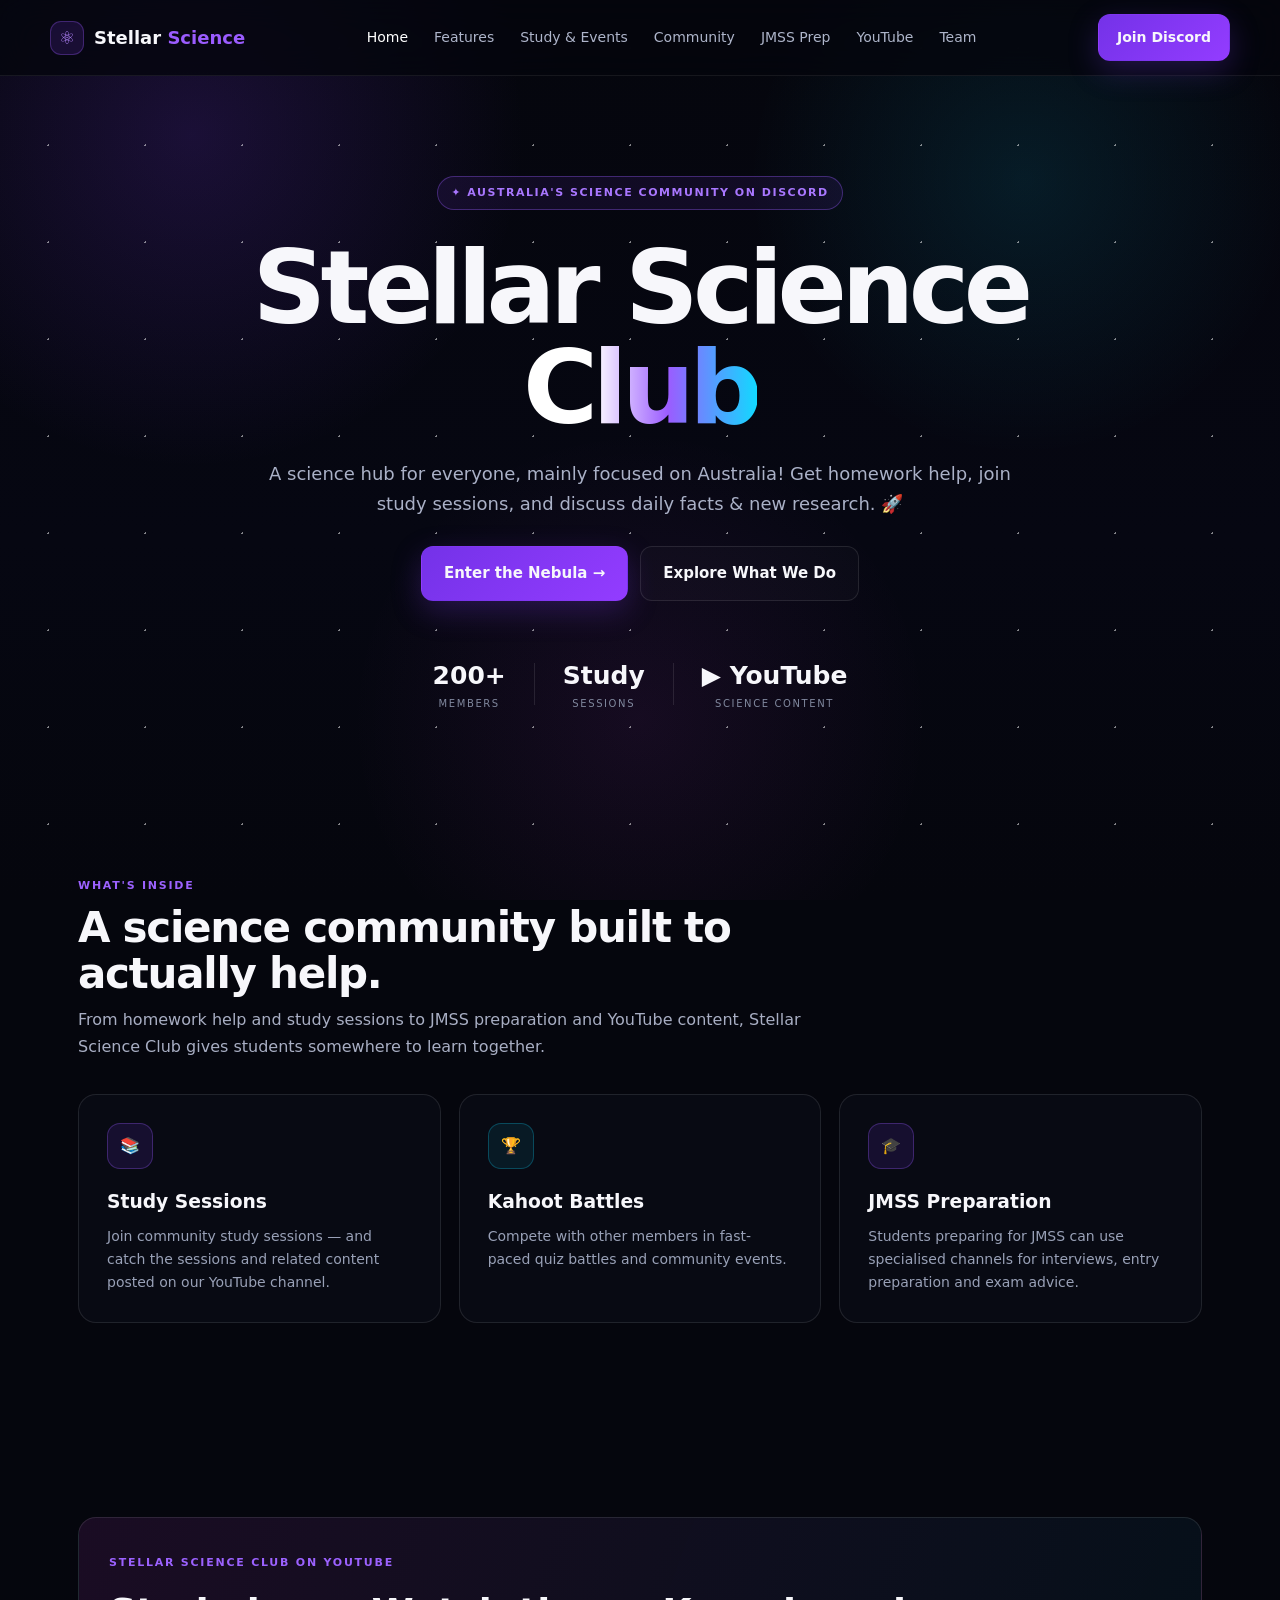
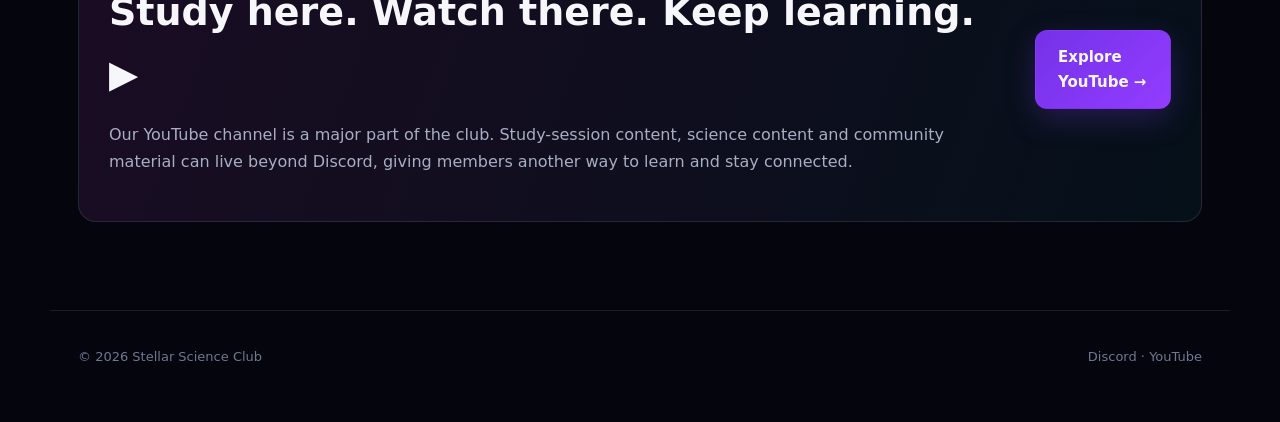
==== commit 06a219e2: "Add files via upload" ====
--- a/index.html
+++ b/index.html
@@ -1,6 +1,66 @@
-<!doctype html><html lang="en"><head><meta charset="utf-8"><meta name="viewport" content="width=device-width,initial-scale=1"><meta name="theme-color" content="#070812"><meta name="description" content="Stellar Science Club — a student-led Australian science community for learning, studying, projects and events."><title>Home | Stellar Science Club</title><link rel="stylesheet" href="./assets/style.css"><link rel="icon" href="assets/stellar-qr.png"><script src="./assets/video-feed.js" defer></script>
-<style id="critical-fallback">html,body{margin:0;background:#070812;color:#f6f7fb;font-family:Inter,system-ui,-apple-system,"Segoe UI",sans-serif}a{color:inherit;text-decoration:none}.wrap{width:min(1160px,calc(100% - 40px));margin:auto}.topbar{position:sticky;top:0;z-index:100;height:74px;border-bottom:1px solid rgba(255,255,255,.09);background:#070812}.nav{height:100%;display:flex;align-items:center;justify-content:space-between;gap:20px}.brand{font-weight:850}.navlinks{display:flex;gap:18px;font-size:13px}.nav-cta{display:flex;gap:8px}.btn{display:inline-flex;padding:10px 15px;border-radius:10px;border:1px solid rgba(255,255,255,.12)}.primary{background:#7c4dff}.hero{padding:90px 0}.hero-grid{display:grid;grid-template-columns:1.15fr .85fr;gap:40px}.hero h1{font-size:clamp(48px,7vw,82px);line-height:.98}.hero p{color:#a6aec2;font-size:17px}.actions{display:flex;gap:10px;flex-wrap:wrap}.hero-card,.card,.video,.channel-cat,.banner,.person,.step{border:1px solid rgba(255,255,255,.09);background:#101322;border-radius:18px}.hero-card{min-height:360px}.section{padding:70px 0}.grid3{display:grid;grid-template-columns:repeat(3,1fr);gap:16px}.card{padding:24px}.card p,.section-head p{color:#a6aec2}.video-grid{display:grid;grid-template-columns:repeat(3,1fr);gap:16px}.video{overflow:hidden}.thumb{display:block;aspect-ratio:16/9;background:#090b16}.thumb img{width:100%;height:100%;object-fit:cover}.video-body{padding:16px}.loading{text-align:center;padding:30px;color:#a6aec2}.page-hero{padding:70px 0 35px}.page-hero h1{font-size:58px}.split{display:grid;grid-template-columns:1fr 1fr;gap:16px}.role-grid{display:grid;grid-template-columns:repeat(3,1fr);gap:10px}.role,.feature-row{padding:14px;border:1px solid rgba(255,255,255,.09);border-radius:12px;background:#101322}footer{margin-top:40px;padding:30px 0;color:#7d879d;border-top:1px solid rgba(255,255,255,.09)}.menu,.mobile-menu{display:none}@media(max-width:950px){.navlinks{display:none}.menu{display:block}.hero-grid,.split{grid-template-columns:1fr}.grid3,.video-grid,.role-grid{grid-template-columns:1fr 1fr}}@media(max-width:620px){.wrap{width:calc(100% - 28px)}.grid3,.video-grid,.role-grid{grid-template-columns:1fr}.hero h1,.page-hero h1{font-size:44px}} </style>
-</head><body data-site-version="2026-revamp-fixed"><header class="topbar"><div class="wrap nav"><a class="brand" href="index.html"><span class="brand-mark">✦</span><span>Stellar <em>Science</em></span></a><nav class="navlinks"><a class="active" href="index.html">Home</a><a class="" href="features.html">Features</a><a class="" href="study-events.html">Study & Events</a><a class="" href="community.html">Community</a><a class="" href="jmss.html">JMSS Prep</a><a class="" href="youtube.html">YouTube</a><a class="" href="team.html">Team</a></nav><div class="nav-cta"><a class="btn ghost" href="https://www.youtube.com/@StellarScienceClub" target="_blank" rel="noopener">YouTube ↗</a><a class="btn primary" href="https://dsc.gg/stellar-science-club" target="_blank" rel="noopener">Join Discord</a><button class="menu" id="menuBtn" aria-label="Open navigation">☰</button></div></div><div class="mobile-menu" id="mobileMenu"><a href="index.html">Home</a><a href="features.html">Features</a><a href="study-events.html">Study & Events</a><a href="community.html">Community</a><a href="jmss.html">JMSS Prep</a><a href="youtube.html">YouTube</a><a href="team.html">Team</a></div></header><main class="wrap"><section class="hero"><div class="hero-grid"><div><span class="eyebrow"><span class="dot"></span> AUSTRALIA-FOCUSED · STUDENT-LED STEM</span><h1>Science is better when you <span class="gradient">explore it together.</span></h1><p>Stellar Science Club is a place to ask questions, study with other students, work on STEM projects, join events and keep learning beyond the classroom.</p><div class="actions"><a class="btn primary" href="https://dsc.gg/stellar-science-club" target="_blank" rel="noopener">Join the Discord →</a><a class="btn ghost" href="https://www.youtube.com/@StellarScienceClub" target="_blank" rel="noopener">Watch on YouTube</a></div><div class="mini-stats"><div class="mini-stat"><strong>200+</strong><span>Members</span></div><div class="mini-stat"><strong>STEM</strong><span>Science · Tech · Engineering</span></div><div class="mini-stat"><strong>AU</strong><span>Built for Australian students</span></div></div></div><div class="hero-card"><span class="hero-card-label">STELLAR SCIENCE CLUB / 01</span><div class="orbit"></div><div class="orbit two"></div><div class="planet"></div><div class="floating f1">🔬 Learn & discuss</div><div class="floating f2">🚀 Projects + challenges</div><div class="floating f3">📚 Study together</div></div></div></section>
-<section class="section"><div class="section-head"><div><span class="kicker">WHAT YOU CAN DO HERE</span><h2>A science community with things to actually do.</h2><p>Not just a list of channels. The goal is to give members reasons to learn, participate and come back.</p></div><a class="link" href="features.html">Explore features →</a></div><div class="grid3"><article class="card"><div class="icon">💡</div><h3>Ask better questions</h3><p>Get help with science and maths, discuss concepts and work through problems with other students.</p></article><article class="card"><div class="icon">🧪</div><h3>Explore STEM</h3><p>Talk biology, physics, chemistry, astronomy, engineering, computing and whatever you are curious about.</p></article><article class="card"><div class="icon">🏆</div><h3>Take part</h3><p>Join challenges, Kahoots, study sessions and community projects instead of just scrolling past them.</p></article></div></section>
-<section class="section"><div class="section-head"><div><span class="kicker">LATEST FROM YOUTUBE</span><h2>New videos, automatically.</h2><p>The site pulls the newest uploads from the Stellar Science Club YouTube channel through the repository's automated updater.</p></div><a class="link" href="youtube.html">See all YouTube content →</a></div><div id="home-videos" class="video-grid"><div class="loading">Loading the latest uploads…</div></div><div class="status"><span class="dot"></span> Latest upload data is refreshed automatically by GitHub Actions.</div></section>
-<section class="section"><div class="banner"><div><span class="kicker">THE LOOP</span><h3>Discord ↔ YouTube</h3><p>Study sessions and science content can live on YouTube, while discussion, questions and community happen in Discord.</p></div><div class="banner-actions"><a class="btn ghost" href="youtube.html">Explore YouTube</a><a class="btn primary" href="https://dsc.gg/stellar-science-club" target="_blank" rel="noopener">Join Discord</a></div></div></section></main><footer class="wrap"><span>© 2026 Stellar Science Club · Student-led science community</span><span><a href="https://dsc.gg/stellar-science-club" target="_blank" rel="noopener">Discord</a> · <a href="https://www.youtube.com/@StellarScienceClub" target="_blank" rel="noopener">YouTube</a> · <a href="https://github.com/nebulous108/stellar-science-club" target="_blank" rel="noopener">GitHub</a></span></footer><script src="./assets/site.js"></script></body></html>+<!DOCTYPE html><html lang="en"><head><meta charset="UTF-8"><meta name="viewport" content="width=device-width,initial-scale=1.0">
+<meta name="description" content="Stellar Science Club — Australian-focused science community on Discord.">
+<title>Home | Stellar Science Club</title><style>
+:root{
+  --bg:#05060d; --panel:#0b0d17; --panel2:#101323; --line:rgba(255,255,255,.10);
+  --text:#f7f7fb; --muted:#a8aec3; --purple:#7c3aed; --purple2:#9b5cff;
+  --cyan:#12d9ff; --pink:#d946ef; --green:#35e6a0;
+}
+*{box-sizing:border-box}
+html{scroll-behavior:smooth}
+body{margin:0;background:var(--bg);color:var(--text);font-family:Inter,ui-sans-serif,system-ui,-apple-system,Segoe UI,sans-serif;line-height:1.65}
+a{color:inherit;text-decoration:none}
+.space{position:fixed;inset:0;pointer-events:none;z-index:-2;background:
+ radial-gradient(circle at 15% 15%,rgba(124,58,237,.18),transparent 25%),
+ radial-gradient(circle at 80% 20%,rgba(18,217,255,.10),transparent 22%),
+ radial-gradient(circle at 50% 80%,rgba(217,70,239,.08),transparent 30%),
+ linear-gradient(180deg,#05060d,#060712 60%,#05060d)}
+.space:after{content:"";position:absolute;inset:0;opacity:.5;background-image:radial-gradient(#fff 1px,transparent 1px);background-size:97px 97px}
+.nav{height:76px;display:flex;align-items:center;justify-content:space-between;gap:24px;padding:0 max(28px,calc((100vw - 1180px)/2));border-bottom:1px solid rgba(255,255,255,.07);background:rgba(5,6,13,.78);backdrop-filter:blur(16px);position:sticky;top:0;z-index:20}
+.brand{display:flex;align-items:center;gap:10px;font-size:18px;font-weight:700;white-space:nowrap}.brand b{color:var(--purple2)}
+.brand-icon{width:34px;height:34px;display:grid;place-items:center;border-radius:11px;background:rgba(124,58,237,.16);border:1px solid rgba(155,92,255,.3);color:#b687ff}
+nav{display:flex;gap:26px;color:#aeb5ca;font-size:14px}nav a:hover,nav a.active{color:#fff}
+.btn{display:inline-flex;align-items:center;justify-content:center;border-radius:12px;padding:11px 18px;font-weight:700;font-size:14px;transition:.2s;border:1px solid transparent}
+.btn.primary{background:linear-gradient(135deg,#7432e8,#933cff);box-shadow:0 10px 30px rgba(124,58,237,.25)}.btn.primary:hover{transform:translateY(-2px);box-shadow:0 14px 34px rgba(124,58,237,.35)}
+.btn.outline{border-color:var(--line);background:rgba(255,255,255,.02)}.btn.outline:hover{background:rgba(255,255,255,.06)}
+.large{padding:14px 22px;font-size:15px}
+main{max-width:1180px;margin:auto;padding:0 28px}
+.hero{min-height:690px;display:grid;place-items:center;text-align:center;padding:100px 0 70px}
+.hero-inner{max-width:850px}
+.pill,.eyebrow{display:inline-flex;padding:7px 13px;border:1px solid rgba(155,92,255,.35);border-radius:999px;background:rgba(124,58,237,.10);color:#a977ff;font-size:11px;font-weight:800;letter-spacing:.14em}
+.hero h1{font-size:clamp(56px,8vw,104px);line-height:.98;letter-spacing:-.055em;margin:28px 0 20px}.gradient{background:linear-gradient(90deg,#fff 30%,#9b5cff 62%,#12d9ff);-webkit-background-clip:text;background-clip:text;color:transparent}
+.hero p{font-size:18px;color:#aab1c7;max-width:750px;margin:0 auto 28px}
+.hero-buttons{display:flex;justify-content:center;gap:12px;flex-wrap:wrap}
+.stats{display:flex;justify-content:center;align-items:center;gap:28px;margin-top:54px}.stats div{display:flex;flex-direction:column}.stats strong{font-size:25px}.stats span{font-size:10px;letter-spacing:.16em;color:#80889e}.stats i{width:1px;height:42px;background:var(--line)}
+.section{padding:88px 0}.heading{max-width:760px;margin-bottom:34px}.heading small,.section small{color:#9c62ff;font-weight:800;font-size:11px;letter-spacing:.16em}.heading h2{font-size:42px;line-height:1.1;margin:8px 0 10px;letter-spacing:-.03em}.heading p{color:var(--muted);margin:0}
+.grid{display:grid;grid-template-columns:repeat(3,1fr);gap:18px}.card,.channel-category,.founder,.event,.join,.youtube,.yt-card,.jmss-card,.staff{background:rgba(10,12,23,.78);border:1px solid var(--line);border-radius:18px}.card{padding:28px;min-height:220px}.card:hover,.channel:hover,.yt-card:hover,.jmss-card:hover{border-color:rgba(155,92,255,.45);transform:translateY(-2px)}.icon{width:46px;height:46px;display:grid;place-items:center;border-radius:13px;margin-bottom:18px}.purple{background:rgba(124,58,237,.13);border:1px solid rgba(155,92,255,.3)}.cyan{background:rgba(18,217,255,.08);border:1px solid rgba(18,217,255,.25)}.card h3{margin:0 0 7px}.card p{color:#99a1b7;font-size:14px;margin:0}
+.events{display:grid;grid-template-columns:1fr 1fr;gap:18px}.event{padding:30px}.event h3{font-size:28px;margin:10px 0}.event p{color:var(--muted)}.event a{color:#a56bff;font-weight:700}.event.study{background:linear-gradient(135deg,rgba(124,58,237,.14),rgba(10,12,23,.85))}.event.kahoot{background:linear-gradient(135deg,rgba(18,217,255,.08),rgba(10,12,23,.85))}
+.channel-category{padding:24px;margin-bottom:18px}.channel-category h3{margin:0 0 16px;display:flex;justify-content:space-between}.channel-category h3 span{font-size:11px;color:#727b92;font-weight:500}.channel-grid{display:grid;grid-template-columns:repeat(2,1fr);gap:9px}.channel{display:flex;align-items:center;gap:13px;padding:12px 14px;border:1px solid rgba(255,255,255,.06);border-radius:12px;background:rgba(255,255,255,.018);transition:.2s}.hash{font-size:22px;color:#70798e}.channel b{display:block;font-size:14px}.channel span{display:block;color:#7f889f;font-size:12px}
+.founders{display:grid;grid-template-columns:1fr 1fr;gap:18px}.founder{padding:25px;display:flex;align-items:center;gap:18px}.avatar,.staff-avatar{display:grid;place-items:center;border-radius:50%;font-weight:900}.avatar{width:64px;height:64px;background:linear-gradient(135deg,#6e31dc,#b268ff);font-size:24px}.avatar.blue{background:linear-gradient(135deg,#1179d8,#11d9ef)}.founder span{font-size:10px;letter-spacing:.15em;color:#9b5cff}.founder h3{margin:2px 0}.founder p{margin:0;color:#8f98ae;font-size:13px}.staff-title{margin:34px 0 14px}.staff-grid{display:grid;grid-template-columns:repeat(5,1fr);gap:12px}.staff{padding:15px;display:flex;align-items:center;gap:10px}.staff-avatar{width:38px;height:38px;background:#171a2b;color:#b8a1ff}.staff strong{font-size:13px;display:block}.staff span{font-size:11px;color:#7f889f}
+.join{padding:38px;display:grid;grid-template-columns:1fr 190px;gap:30px;align-items:center;background:radial-gradient(circle at 90% 50%,rgba(124,58,237,.24),transparent 35%),rgba(10,12,23,.86)}.join h2,.youtube h2{font-size:38px;margin:6px 0}.join p,.youtube p{color:var(--muted)}.qr{display:grid;place-items:center}.qr img{width:170px;height:170px;border-radius:12px;background:#fff;padding:8px}.youtube{margin-top:18px;padding:30px;display:flex;justify-content:space-between;align-items:center;gap:20px;background:linear-gradient(110deg,rgba(217,70,239,.10),rgba(18,217,255,.05))}
+.page-hero{padding:90px 0 55px}.page-hero h1{font-size:64px;line-height:1.05;margin:12px 0}.page-hero p{color:var(--muted);max-width:760px;font-size:18px}
+.yt-hero{display:grid;grid-template-columns:1.2fr .8fr;gap:22px;align-items:stretch}.yt-card{padding:30px;background:linear-gradient(135deg,rgba(255,40,70,.11),rgba(124,58,237,.10))}.yt-card h2{font-size:34px;margin:8px 0}.yt-card p{color:var(--muted)}.yt-button{display:inline-flex;gap:10px;align-items:center;margin-top:10px}.yt-note{display:grid;place-items:center;text-align:center;padding:30px}.yt-note .play{font-size:64px;margin-bottom:8px}
+.jmss-grid{display:grid;grid-template-columns:repeat(2,1fr);gap:16px}.jmss-card{padding:24px}.jmss-card h3{margin:4px 0 8px}.jmss-card p{color:var(--muted);font-size:14px}.tag{display:inline-flex;border-radius:999px;padding:4px 9px;font-size:10px;font-weight:800;letter-spacing:.08em;background:rgba(124,58,237,.13);color:#b07aff;border:1px solid rgba(155,92,255,.25)}
+footer{max-width:1180px;margin:auto;padding:35px 28px 55px;border-top:1px solid var(--line);display:flex;justify-content:space-between;color:#6f7890;font-size:13px}footer a:hover{color:#fff}
+@media(max-width:850px){nav{display:none}.grid{grid-template-columns:1fr 1fr}.events,.founders,.yt-hero{grid-template-columns:1fr}.staff-grid{grid-template-columns:1fr 1fr}.join{grid-template-columns:1fr}.channel-grid{grid-template-columns:1fr}}
+@media(max-width:560px){main{padding:0 18px}.nav{padding:0 18px}.nav>.btn{display:none}.grid,.jmss-grid{grid-template-columns:1fr}.hero{min-height:auto;padding:80px 0}.hero h1{font-size:52px}.heading h2,.join h2,.youtube h2{font-size:32px}.stats{gap:12px}.stats i{height:30px}.stats strong{font-size:18px}.staff-grid{grid-template-columns:1fr}.page-hero h1{font-size:45px}footer{padding:30px 18px;flex-direction:column;gap:8px}}
+</style></head><body><div class="space"></div>
+<header class="nav"><a class="brand" href="index.html"><span class="brand-icon">⚛</span><span>Stellar <b>Science</b></span></a><nav><a class="active" href="index.html">Home</a><a class="" href="features.html">Features</a><a class="" href="study-events.html">Study & Events</a><a class="" href="community.html">Community</a><a class="" href="jmss.html">JMSS Prep</a><a class="" href="youtube.html">YouTube</a><a class="" href="team.html">Team</a></nav><a class="btn primary" href="https://dsc.gg/stellar-science-club" target="_blank" rel="noopener">Join Discord</a></header>
+<main>
+<section class="hero"><div class="hero-inner">
+<div class="pill">✦ AUSTRALIA'S SCIENCE COMMUNITY ON DISCORD</div>
+<h1>Stellar Science<br><span class="gradient">Club</span></h1>
+<p>A science hub for everyone, mainly focused on Australia! Get homework help, join study sessions, and discuss daily facts &amp; new research. 🚀</p>
+<div class="hero-buttons"><a class="btn primary large" href="https://dsc.gg/stellar-science-club" target="_blank" rel="noopener">Enter the Nebula →</a><a class="btn outline large" href="features.html">Explore What We Do</a></div>
+<div class="stats"><div><strong>200+</strong><span>MEMBERS</span></div><i></i><div><strong>Study</strong><span>SESSIONS</span></div><i></i><div><strong>▶ YouTube</strong><span>SCIENCE CONTENT</span></div></div>
+</div></section>
+<section class="section"><div class="heading"><small>WHAT'S INSIDE</small><h2>A science community built to actually help.</h2><p>From homework help and study sessions to JMSS preparation and YouTube content, Stellar Science Club gives students somewhere to learn together.</p></div>
+<div class="grid">
+<article class="card"><div class="icon purple">📚</div><h3>Study Sessions</h3><p>Join community study sessions — and catch the sessions and related content posted on our YouTube channel.</p></article>
+<article class="card"><div class="icon cyan">🏆</div><h3>Kahoot Battles</h3><p>Compete with other members in fast-paced quiz battles and community events.</p></article>
+<article class="card"><div class="icon purple">🎓</div><h3>JMSS Preparation</h3><p>Students preparing for JMSS can use specialised channels for interviews, entry preparation and exam advice.</p></article>
+</div></section>
+<section class="section"><div class="youtube"><div><small>STELLAR SCIENCE CLUB ON YOUTUBE</small><h2>Study here. Watch there. Keep learning. ▶</h2><p>Our YouTube channel is a major part of the club. Study-session content, science content and community material can live beyond Discord, giving members another way to learn and stay connected.</p></div><a class="btn primary large" href="youtube.html">Explore YouTube →</a></div></section>
+</main>
+<footer><span>© 2026 Stellar Science Club</span><span><a href="https://dsc.gg/stellar-science-club" target="_blank" rel="noopener">Discord</a> · <a href="https://www.youtube.com/@StellarScienceClub" target="_blank" rel="noopener">YouTube</a></span></footer>
+</body></html>
